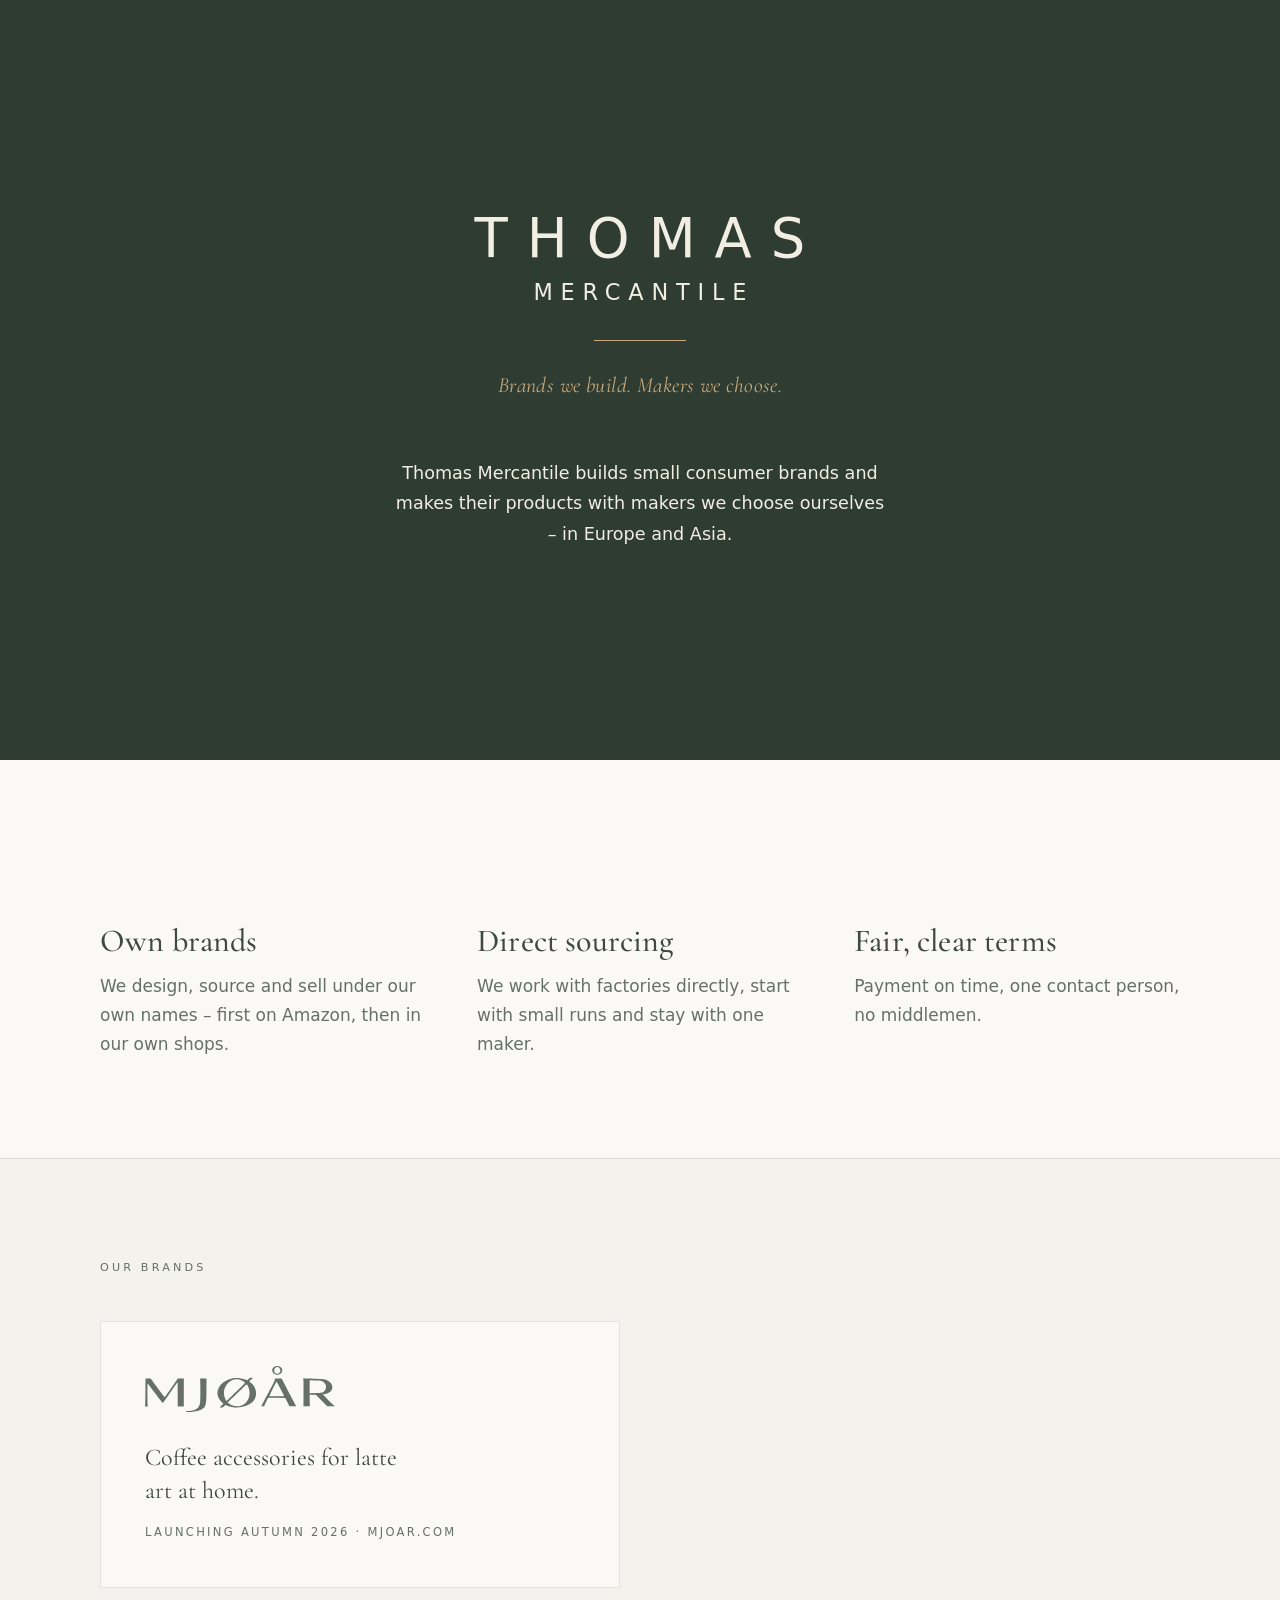
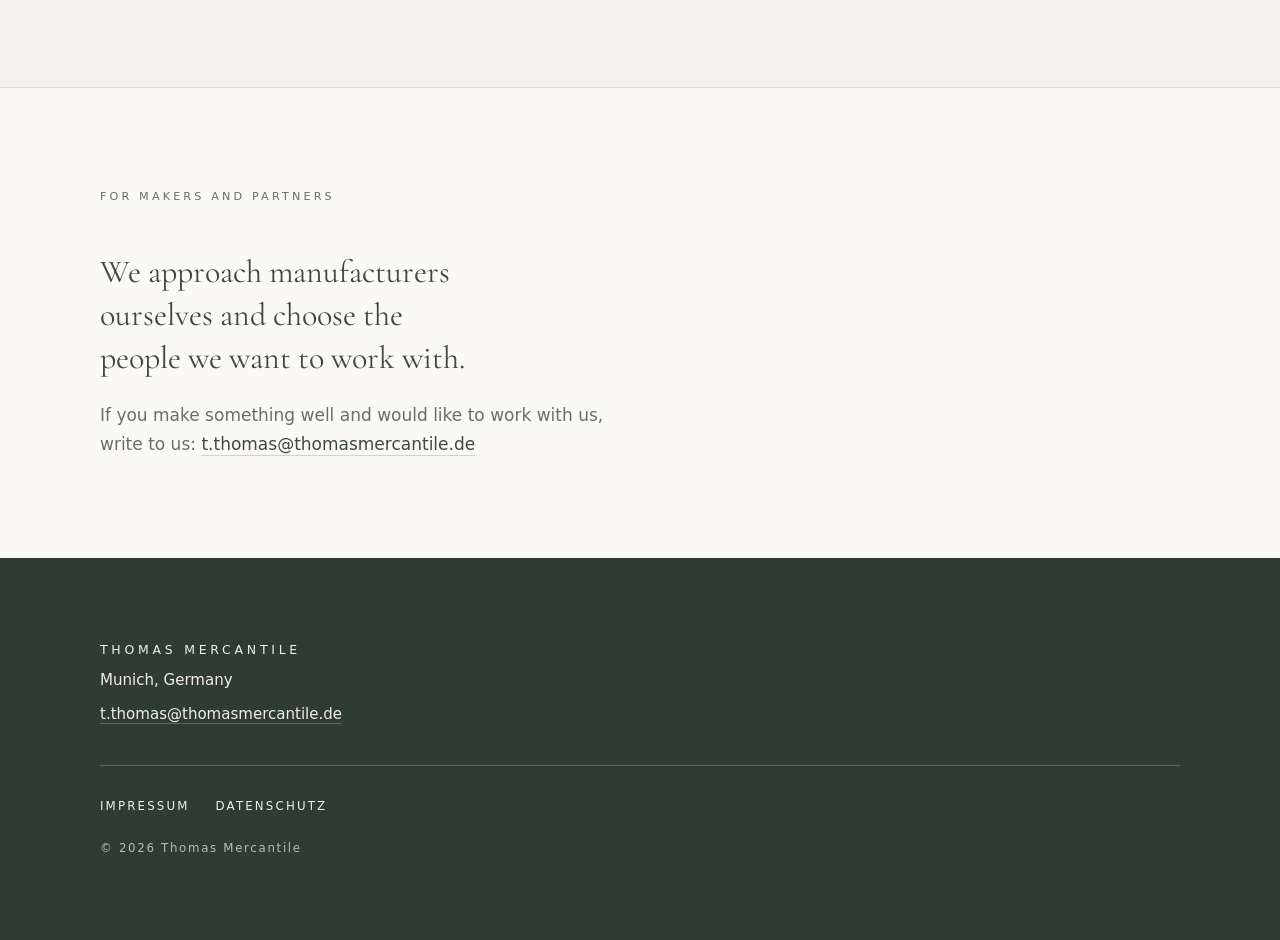
==== index.html @ 3a046b45 "Landingpage thomasmercantile.de (statisch, GitHub Pages) Ruhige Ein-Seiten-Website nach dem Muster v" ====
<!doctype html>
<html lang="en">
<head>
  <meta charset="utf-8" />
  <meta name="viewport" content="width=device-width, initial-scale=1" />
  <title>Thomas Mercantile</title>
  <meta name="description" content="Thomas Mercantile builds small consumer brands and makes their products with makers we choose ourselves – in Europe and Asia." />
  <link rel="canonical" href="https://thomasmercantile.de/" />
  <meta name="theme-color" content="#2E3C32" />
  <meta property="og:site_name" content="Thomas Mercantile" />
  <meta property="og:title" content="Thomas Mercantile" />
  <meta property="og:description" content="Thomas Mercantile builds small consumer brands and makes their products with makers we choose ourselves – in Europe and Asia." />
  <meta property="og:type" content="website" />
  <meta property="og:url" content="https://thomasmercantile.de/" />
  <meta property="og:locale" content="en_GB" />
  <meta property="og:image" content="https://thomasmercantile.de/og.png" />
  <meta property="og:image:width" content="1200" />
  <meta property="og:image:height" content="630" />
  <meta property="og:image:alt" content="Thomas Mercantile" />
  <meta name="twitter:card" content="summary_large_image" />
  <link rel="icon" href="/favicon.svg" type="image/svg+xml" />
  <link rel="icon" href="/favicon.ico" sizes="32x32" />
  <link rel="preconnect" href="https://fonts.googleapis.com" />
  <link rel="preconnect" href="https://fonts.gstatic.com" crossorigin />
  <link href="https://fonts.googleapis.com/css2?family=Cormorant+Garamond:ital,wght@0,400;0,500;1,400&display=swap" rel="stylesheet" />
  <link rel="stylesheet" href="/styles.css" />
  <script>document.documentElement.classList.add('js');</script>
</head>
<body>

  <main id="top">

    <!--
      Wordmark set in text as the standing fallback.
      When the logo file is available under /assets (PNG or SVG, light version for
      the green ground), replace the <span> block inside .wordmark with
      <img class="wordmark-img" src="/assets/thomas-mercantile-light.svg" alt="Thomas Mercantile" />
      and keep this text version in the file as the fallback.
      The claim below is the single place where it is set.
    -->
    <section class="hero">
      <div class="hero-inner">
        <h1 class="wordmark">
          <span class="wm-line-1">Thomas</span>
          <span class="wm-line-2">Mercantile</span>
        </h1>
        <span class="wm-rule" aria-hidden="true"></span>
        <!-- CLAIM — die einzige Stelle, an der der Claim steht. -->
        <p class="wm-claim">Brands we build. Makers we choose.</p>
        <p class="hero-line">Thomas Mercantile builds small consumer brands and makes their products with makers we choose ourselves – in Europe and Asia.</p>
      </div>
    </section>

    <section class="band band-paper" id="what-we-do">
      <div class="wrap">
        <p class="eyebrow" data-reveal>What we do</p>
        <div class="threes">
          <article data-reveal>
            <h2>Own brands</h2>
            <p>We design, source and sell under our own names – first on Amazon, then in our own shops.</p>
          </article>
          <article data-reveal>
            <h2>Direct sourcing</h2>
            <p>We work with factories directly, start with small runs and stay with one maker.</p>
          </article>
          <article data-reveal>
            <h2>Fair, clear terms</h2>
            <p>Payment on time, one contact person, no middlemen.</p>
          </article>
        </div>
      </div>
    </section>

    <section class="band band-bone" id="brands">
      <div class="wrap">
        <p class="eyebrow" data-reveal>Our brands</p>
        <div class="brand-grid">
          <article class="brand-card" data-reveal>
            <a class="brand-card-link" href="https://mjoar.com">
              <span class="brand-mark" aria-hidden="true">
                <svg viewBox="0 0 33.018 8" role="presentation" focusable="false"><g transform="translate(-75.787,-78.336) matrix(1.0000099,0,0,1.0000099,-11.113348,-1.8528659)"><path fill="currentColor" d="m 94.029062,88.090599 c 0,-0.0624 0.05193,-0.0781 0.260325,-0.0781 1.344435,0 2.021555,-0.4473 2.182945,-1.44203 0.067,-0.41246 0.0679,-4.00007 0.001,-4.12484 -0.0478,-0.0894 -0.0282,-0.0928 0.52761,-0.0928 h 0.57723 v 1.95767 c 0,2.73351 -0.0847,3.04296 -0.95328,3.4831 -0.60112,0.30462 -2.595974,0.53273 -2.595974,0.29686 z m 6.152648,-1.02657 0.32257,-0.32506 -0.351,-0.3584 c -2.080478,-2.12443 1.08451,-5.0375 4.17098,-3.83901 l 0.34515,0.13402 0.22974,-0.23323 c 0.22534,-0.2288 0.23526,-0.23321 0.51931,-0.23096 l 0.28958,0.002 -0.35972,0.33534 c -0.28429,0.265 -0.34463,0.3441 -0.28778,0.3771 1.00806,0.58515 1.42398,1.91185 0.93216,2.97339 -0.60754,1.31131 -3.00067,1.89765 -4.81515,1.17977 l -0.30975,-0.12253 -0.21949,0.21617 c -0.21054,0.20737 -0.23111,0.21619 -0.50433,0.21619 h -0.284848 z m 3.25499,0.064 c 1.41433,-0.29976 2.08334,-2.12811 1.29533,-3.53995 -0.16313,-0.29227 -0.0503,-0.3601 -1.11748,0.67144 -0.51173,0.49461 -1.25273,1.21001 -1.64666,1.58977 l -0.71624,0.69047 0.16579,0.1392 c 0.51391,0.43152 1.28893,0.60387 2.01926,0.44907 z m -0.47064,-2.68623 c 1.5646,-1.51994 1.49459,-1.37327 0.81648,-1.7106 -1.94145,-0.9658 -3.938268,1.34513 -2.86546,3.31622 l 0.1296,0.2382 0.26825,-0.25022 c 0.14754,-0.1376 0.89054,-0.85473 1.6511,-1.5936 z m -16.052639,2.71948 c 0.02259,-0.0462 0.04689,-1.14692 0.05398,-2.44612 l 0.01294,-2.36218 0.466756,10e-5 c 0.446076,8e-5 0.469944,0.006 0.5387,0.11946 0.112013,0.18591 2.323209,3.13892 2.350186,3.13861 0.0132,-1.3e-4 0.269873,-0.36097 0.570406,-0.80186 0.300533,-0.44088 0.80665,-1.17391 1.124707,-1.62898 l 0.578284,-0.82736 h 0.518711 0.51871 l -0.0023,2.44612 -0.0023,2.44611 H 93.11669 92.591152 l -0.01254,-2.13868 -0.01254,-2.13871 -0.24376,0.35208 c -0.134068,0.19363 -0.691231,0.99958 -1.23814,1.79096 -0.546909,0.79139 -1.022458,1.46759 -1.056774,1.50266 -0.05153,0.0527 -0.284302,-0.23252 -1.336995,-1.63812 -0.701031,-0.93604 -1.297956,-1.71634 -1.326502,-1.73397 -0.06351,-0.0392 -0.04855,3.78944 0.0153,3.91984 0.0367,0.075 0.01174,0.084 -0.232956,0.084 -0.244691,0 -0.269655,-0.009 -0.232955,-0.084 z m 20.211569,0 c 0.001,-0.0198 0.53808,-1.05039 1.19326,-2.29024 1.15556,-2.1868 1.1892,-2.2582 1.12385,-2.38614 -0.0673,-0.13188 -0.0673,-0.13188 0.57034,-0.13188 h 0.63771 l 0.27326,0.53958 c 0.15028,0.29678 0.52857,1.02522 0.84064,1.61877 0.31205,0.59354 0.75678,1.44068 0.98828,1.88253 l 0.4209,0.80339 -0.59102,-0.005 -0.59102,-0.005 -0.35972,-0.72764 -0.35972,-0.72762 -1.48734,-0.012 -1.48735,-0.012 -0.32326,0.64863 c -0.17779,0.35673 -0.32326,0.69157 -0.32326,0.74409 0,0.0838 -0.0325,0.0954 -0.26379,0.0954 -0.1451,0 -0.26288,-0.0161 -0.26176,-0.036 z m 3.94519,-1.72095 c 0.0167,-0.0167 -0.1064,-0.29183 -0.27344,-0.61154 -0.82967,-1.588 -0.99862,-1.90019 -1.02798,-1.89944 -0.0914,0.002 -1.29802,2.48734 -1.21783,2.50837 0.12987,0.0341 2.48538,0.0365 2.51925,0.002 z m 3.38,-0.56496 c 0.0103,-2.02423 0.005,-2.33123 -0.06,-2.39474 -0.04,-0.04 -0.0728,-0.0877 -0.0728,-0.10571 0,-0.0834 3.23018,0.0143 3.67144,0.1112 1.92428,0.42258 1.9706,2.36849 0.0617,2.59288 l -0.27174,0.032 0.91924,0.94502 c 0.54545,0.56072 0.99726,0.98408 1.1111,1.04106 0.19186,0.096 0.19186,0.096 -0.52759,0.0998 l -0.71944,0.005 -0.98857,-1.00881 -0.98858,-1.0088 h -0.53694 -0.53694 l 0.0146,1.00727 0.0146,1.00728 -0.55156,-4e-5 -0.55157,-4e-5 z m 3.27258,-0.0866 c 0.87487,-0.40039 0.85377,-1.53201 -0.0362,-1.9459 -0.26372,-0.12266 -0.31594,-0.12892 -1.22274,-0.14609 l -0.94727,-0.0179 v 1.11227 1.11227 l 1.0192,-0.0187 c 0.80257,-0.0149 1.05489,-0.0352 1.18709,-0.0958 z m -8.128,-3.12779 c -0.45669,-0.126 -0.70792,-0.59055 -0.53858,-0.99583 0.33456,-0.80072 1.7692,-0.5263 1.70092,0.32536 -0.0445,0.5544 -0.54236,0.84161 -1.16234,0.67047 z m 0.62901,-0.24352 c 0.26518,-0.17375 0.27661,-0.66882 0.0208,-0.89743 -0.47674,-0.42598 -1.12809,0.20089 -0.81556,0.78489 0.11854,0.2215 0.53791,0.28087 0.79483,0.11257 z" /></g></svg>
              </span>
              <span class="visually-hidden">MJØÅR</span>
              <span class="brand-text">Coffee accessories for latte art at home.</span>
              <span class="brand-meta">Launching autumn 2026 · mjoar.com</span>
            </a>
          </article>
        </div>
      </div>
    </section>

    <section class="band band-paper" id="makers">
      <div class="wrap">
        <p class="eyebrow" data-reveal>For makers and partners</p>
        <p class="lede" data-reveal>We approach manufacturers ourselves and choose the people we want to work with.</p>
        <p class="sub" data-reveal>If you make something well and would like to work with us, write to us: <a href="mailto:t.thomas@thomasmercantile.de">t.thomas@thomasmercantile.de</a></p>
      </div>
    </section>

  </main>

  <footer class="site-footer" id="contact">
    <div class="wrap">
      <p class="foot-name">Thomas Mercantile</p>
      <p class="foot-line">Munich, Germany</p>
      <p class="foot-line"><a href="mailto:t.thomas@thomasmercantile.de">t.thomas@thomasmercantile.de</a></p>
      <nav class="footnav" aria-label="Legal">
        <a href="/impressum.html">Impressum</a>
        <a href="/datenschutz.html">Datenschutz</a>
      </nav>
      <p class="copyline">© <span id="year">2026</span> Thomas Mercantile</p>
    </div>
  </footer>

  <script src="/script.js" defer></script>
</body>
</html>
---- styles.css ----
/* Thomas Mercantile — thomasmercantile.de
   Colours read off the Thomas Mercantile logo. When the logo file arrives,
   replace the values in :root with the exact ones from that file. */
:root{
  --green:#2E3C32;
  --cream:#F2EEE4;
  --paper:#FAF9F6;
  --bone:#F4F2EC;
  --tan:#C8A87A;
  --ink:#3F4842;
  --muted:#667068;
  --line:rgba(102,112,104,.16);
  --line-strong:rgba(102,112,104,.28);
  --line-cream:rgba(242,238,228,.24);
  --serif:'Cormorant Garamond',ui-serif,Georgia,Cambria,serif;
  --sans:system-ui,-apple-system,BlinkMacSystemFont,"Segoe UI",Roboto,sans-serif;
  --ease:cubic-bezier(.16,1,.3,1);
}

*{box-sizing:border-box}
html{-webkit-text-size-adjust:100%}
body{
  margin:0;
  background:var(--paper);
  color:var(--ink);
  font-family:var(--sans);
  font-size:17px;
  line-height:1.7;
  -webkit-font-smoothing:antialiased;
  text-rendering:optimizeLegibility;
}
p{margin:0}
a{color:inherit}
img,svg{display:block;max-width:100%}

:where(a,button):focus-visible{
  outline:2px solid var(--tan);
  outline-offset:3px;
  border-radius:2px;
}

.visually-hidden{
  position:absolute;width:1px;height:1px;padding:0;margin:-1px;
  overflow:hidden;clip:rect(0 0 0 0);white-space:nowrap;border:0;
}

.wrap{width:min(88%,1080px);margin:0 auto}

.eyebrow{
  font-size:.7rem;text-transform:uppercase;letter-spacing:.28em;
  color:var(--muted);margin-bottom:clamp(28px,4vw,44px);
}

/* ---------- Hero ---------- */
.hero{
  background:var(--green);
  color:var(--cream);
  min-height:min(88vh,760px);
  display:flex;align-items:center;justify-content:center;
  text-align:center;
  padding:clamp(80px,14vh,150px) 6vw;
}
.hero-inner{display:flex;flex-direction:column;align-items:center}

.wordmark{
  margin:0;
  font-family:var(--sans);
  font-weight:400;
  color:var(--cream);
  display:flex;flex-direction:column;align-items:center;gap:clamp(6px,1.2vw,12px);
}
.wordmark span{display:block;text-transform:uppercase}
.wm-line-1{
  font-size:clamp(1.55rem,7.4vw,3.4rem);
  letter-spacing:.35em;
  margin-right:-.35em;
  line-height:1.05;
}
.wm-line-2{
  font-size:clamp(.72rem,3.1vw,1.4rem);
  letter-spacing:.35em;
  margin-right:-.35em;
  line-height:1.2;
  color:var(--cream);
}
.wm-rule{
  display:block;
  width:clamp(52px,10vw,92px);
  height:1px;
  background:var(--tan);
  margin:clamp(22px,3.4vw,34px) auto clamp(18px,2.6vw,26px);
}
.wm-claim{
  font-family:var(--serif);
  font-style:italic;
  font-size:clamp(1rem,2.5vw,1.35rem);
  color:var(--tan);
  letter-spacing:.02em;
}
.hero-line{
  margin-top:clamp(38px,6vh,62px);
  max-width:44ch;
  font-size:clamp(.98rem,1.9vw,1.1rem);
  line-height:1.75;
  color:var(--cream);
}

/* ---------- Bands ---------- */
.band{padding-block:clamp(66px,11vh,130px)}
.band-paper{background:var(--paper)}
.band-bone{background:var(--bone);border-block:1px solid var(--line)}

h2{
  font-family:var(--serif);
  font-weight:500;
  font-size:clamp(1.5rem,3vw,2rem);
  line-height:1.2;
  color:var(--ink);
  margin:0 0 12px;
  letter-spacing:.005em;
}

.threes{
  display:grid;
  grid-template-columns:1fr;
  gap:clamp(34px,4.5vw,56px);
}
@media (min-width:760px){
  .threes{grid-template-columns:repeat(3,1fr);gap:clamp(30px,4vw,64px)}
}
.threes p{color:var(--muted);max-width:34ch}

/* ---------- Brands ---------- */
.brand-grid{
  display:grid;
  grid-template-columns:1fr;
  gap:clamp(22px,3vw,32px);
}
@media (min-width:760px){
  .brand-grid{grid-template-columns:repeat(2,minmax(0,1fr))}
}
.brand-card{
  background:var(--paper);
  border:1px solid var(--line);
  max-width:520px;
}
.brand-card-link{
  display:block;
  padding:clamp(30px,4vw,44px);
  text-decoration:none;
  transition:border-color .35s var(--ease),background .35s var(--ease);
}
.brand-card:hover{border-color:var(--line-strong)}
.brand-mark{display:block;color:#667068;width:min(190px,62%)}
.brand-mark svg{width:100%;height:auto}
.brand-text{
  display:block;
  margin-top:clamp(22px,3vw,30px);
  font-family:var(--serif);
  font-size:clamp(1.2rem,2.4vw,1.5rem);
  line-height:1.35;
  color:var(--ink);
  max-width:24ch;
}
.brand-meta{
  display:block;
  margin-top:16px;
  font-size:.72rem;
  text-transform:uppercase;
  letter-spacing:.2em;
  color:var(--muted);
}

/* ---------- Makers ---------- */
.lede{
  font-family:var(--serif);
  font-size:clamp(1.35rem,3vw,2rem);
  line-height:1.35;
  color:var(--ink);
  max-width:26ch;
}
.sub{
  margin-top:22px;
  color:var(--muted);
  max-width:50ch;
}
.sub a{
  color:var(--ink);
  text-decoration:none;
  border-bottom:1px solid var(--line-strong);
  padding-bottom:1px;
  transition:border-color .3s var(--ease);
}
.sub a:hover{border-color:var(--ink)}

/* ---------- Footer ---------- */
.site-footer{
  background:var(--green);
  color:var(--cream);
  padding-block:clamp(56px,9vh,96px);
  font-size:.94rem;
}
.foot-name{
  font-size:.78rem;text-transform:uppercase;letter-spacing:.3em;
  margin-right:-.3em;color:var(--cream);
}
.foot-line{margin-top:8px;color:var(--cream)}
.site-footer a{color:var(--cream);text-decoration:none;border-bottom:1px solid var(--line-cream)}
.site-footer a:hover{border-bottom-color:var(--cream)}
.footnav{
  display:flex;flex-wrap:wrap;gap:26px;
  margin-top:clamp(26px,4vw,38px);
  padding-top:clamp(22px,3vw,30px);
  border-top:1px solid var(--line-cream);
  font-size:.74rem;text-transform:uppercase;letter-spacing:.18em;
}
.footnav a{border-bottom:none}
.footnav a:hover{border-bottom:1px solid var(--cream)}
.copyline{
  margin-top:22px;
  font-size:.74rem;letter-spacing:.14em;
  color:rgba(242,238,228,.72);
}

/* ---------- Legal pages ---------- */
.legal-top{
  background:var(--green);
  color:var(--cream);
  padding-block:clamp(34px,6vh,54px);
}
.legal-top .wordmark{align-items:flex-start}
.legal-top .wm-line-1{font-size:clamp(1.15rem,4vw,1.5rem)}
.legal-top .wm-line-2{font-size:clamp(.6rem,2vw,.78rem)}
.legal-top a{text-decoration:none;display:inline-block}
.legal-shell{padding-block:clamp(54px,9vh,104px)}
.legal-shell h1{
  font-family:var(--serif);font-weight:500;
  font-size:clamp(1.9rem,4vw,2.6rem);
  color:var(--ink);margin:0 0 clamp(30px,4vw,46px);
}
.legal-block{margin-top:clamp(28px,4vw,40px)}
.legal-block h2{font-size:clamp(1.15rem,2.2vw,1.35rem);margin-bottom:10px}
.legal-block p{color:var(--muted);margin-top:12px;max-width:70ch}
.legal-block p:first-of-type{margin-top:0}
.legal-block a{color:var(--ink)}

/* ---------- Reveal ---------- */
.js [data-reveal]{
  opacity:0;
  transform:translateY(12px);
  transition:opacity .8s var(--ease),transform .8s var(--ease);
}
.js [data-reveal].in{opacity:1;transform:none}

@media (prefers-reduced-motion:reduce){
  *,*::before,*::after{
    animation-duration:.001ms !important;
    animation-iteration-count:1 !important;
    transition-duration:.001ms !important;
  }
  .js [data-reveal]{opacity:1;transform:none}
}
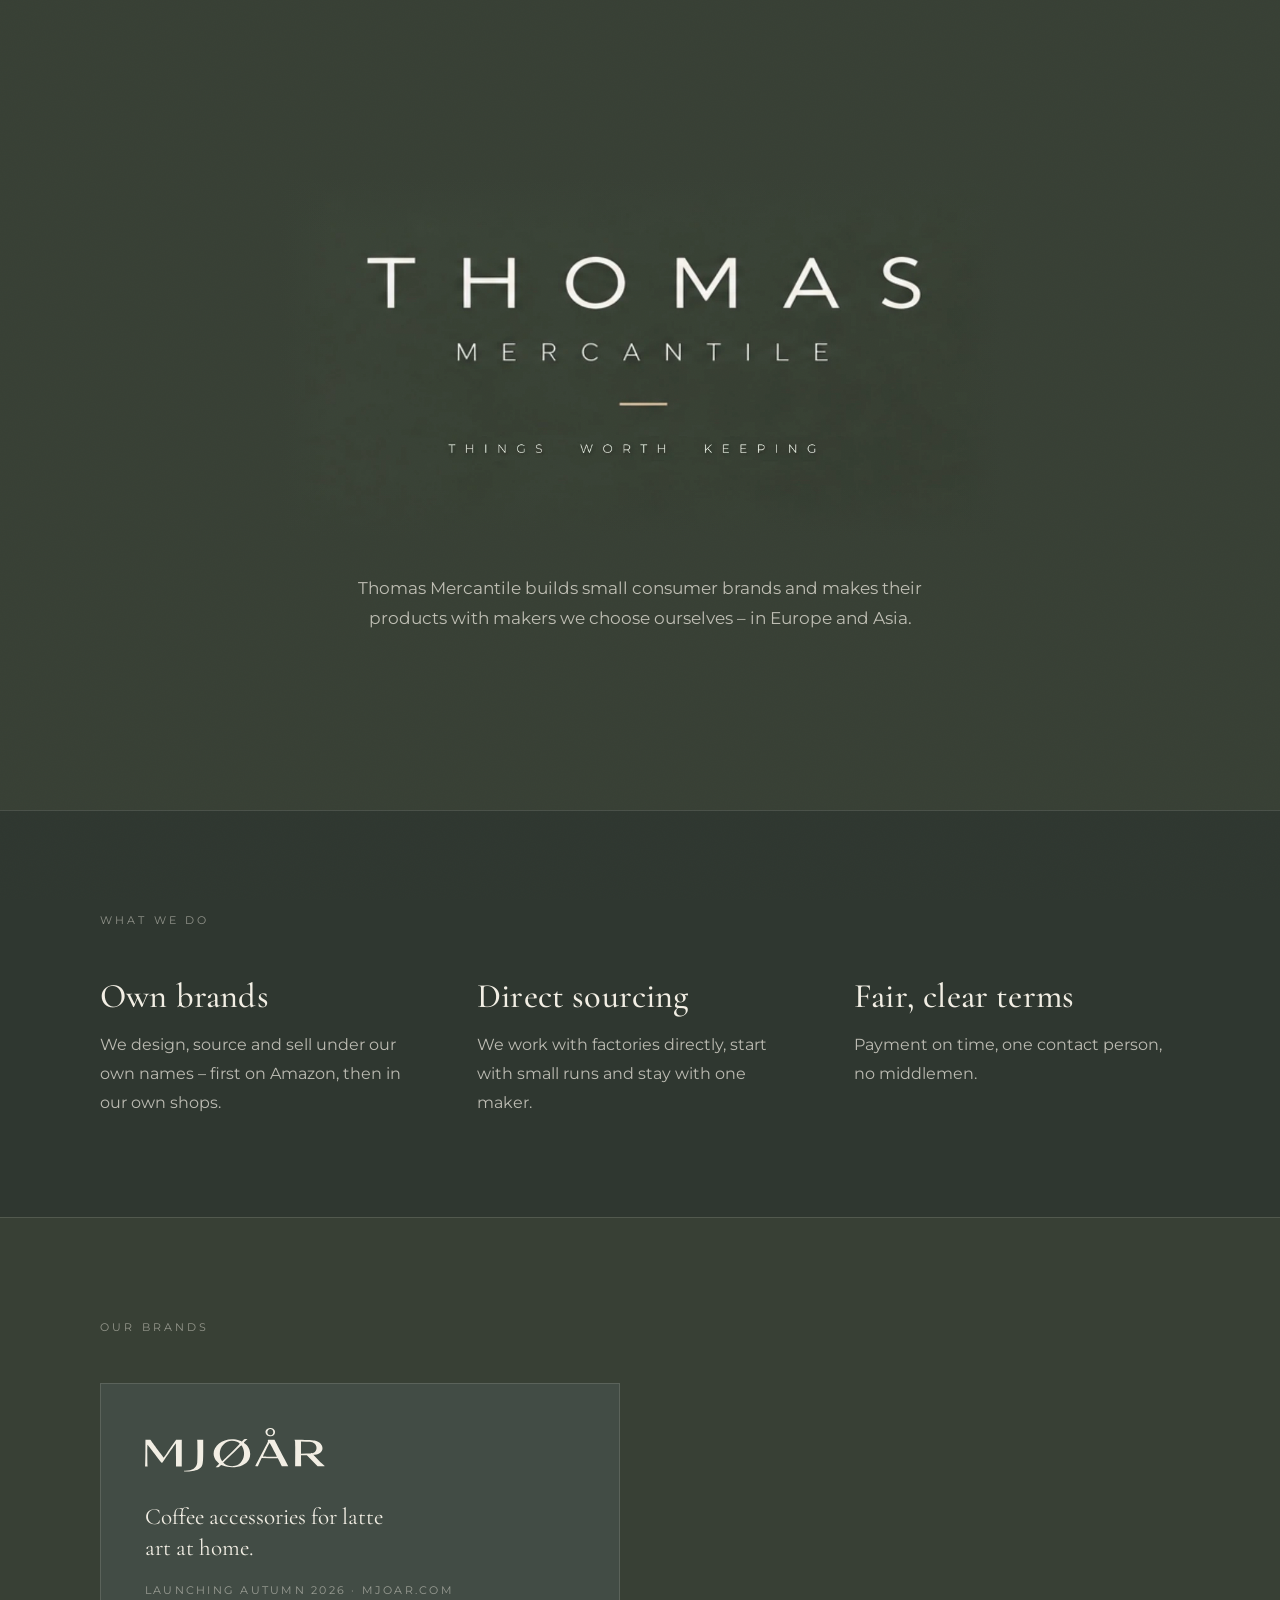
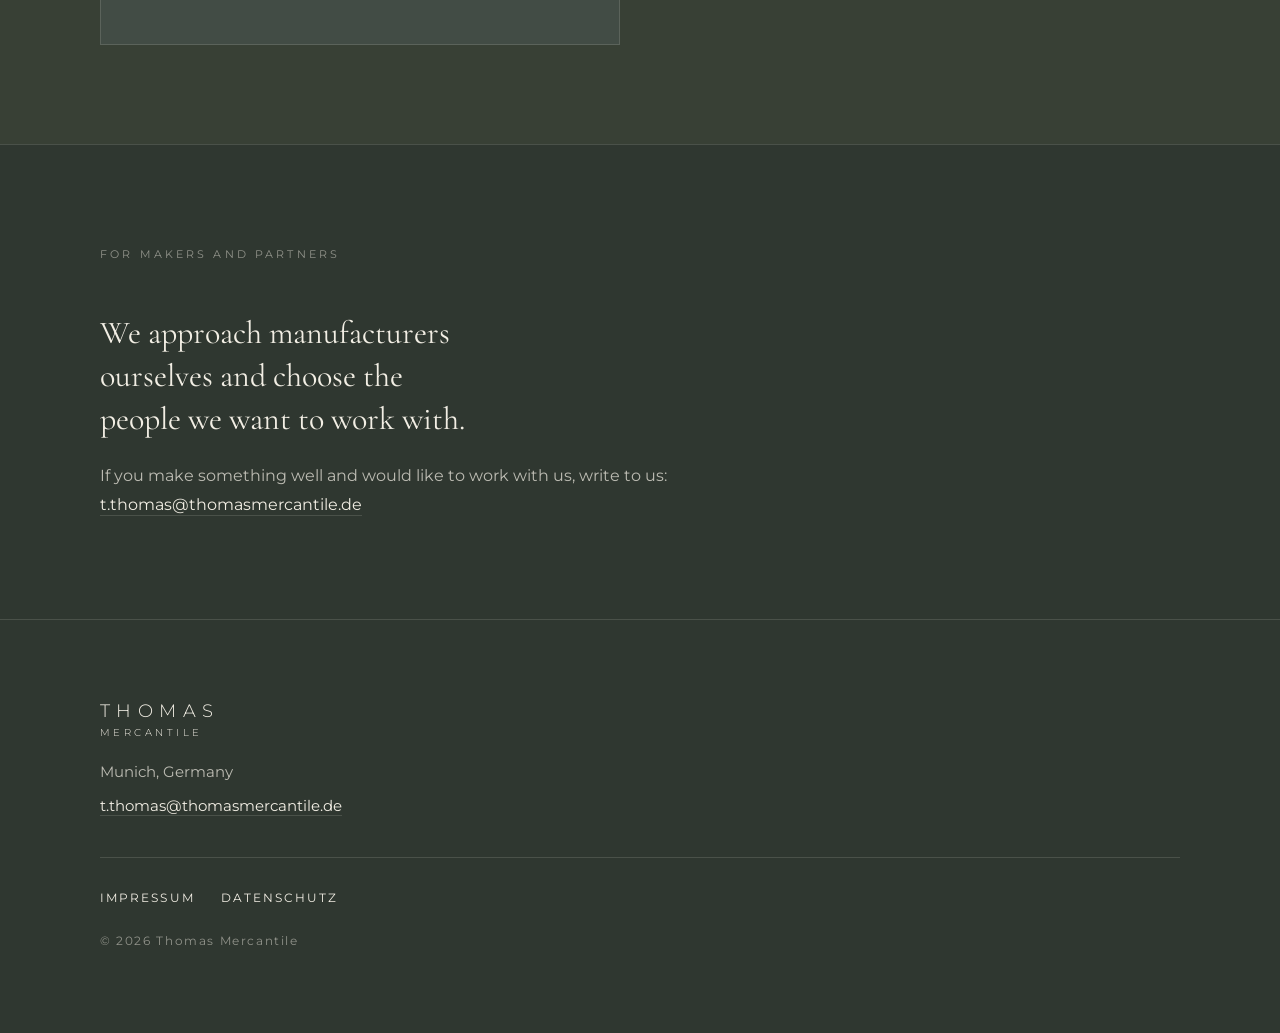
==== commit 09b40d11: "Runde 2: durchgehend Dunkelgruen, Logodatei im Hero, Schriften lokal Umbau nach dem Befund von Fable" ====
--- a/index.html
+++ b/index.html
@@ -4,11 +4,11 @@
   <meta charset="utf-8" />
   <meta name="viewport" content="width=device-width, initial-scale=1" />
   <title>Thomas Mercantile</title>
-  <meta name="description" content="Thomas Mercantile builds small consumer brands and makes their products with makers we choose ourselves – in Europe and Asia." />
+  <meta name="description" content="Thomas Mercantile builds small consumer brands and makes their products with makers we choose ourselves – in Europe and Asia. Things worth keeping." />
   <link rel="canonical" href="https://thomasmercantile.de/" />
-  <meta name="theme-color" content="#2E3C32" />
+  <meta name="theme-color" content="#384035" />
   <meta property="og:site_name" content="Thomas Mercantile" />
-  <meta property="og:title" content="Thomas Mercantile" />
+  <meta property="og:title" content="Thomas Mercantile — Things worth keeping." />
   <meta property="og:description" content="Thomas Mercantile builds small consumer brands and makes their products with makers we choose ourselves – in Europe and Asia." />
   <meta property="og:type" content="website" />
   <meta property="og:url" content="https://thomasmercantile.de/" />
@@ -16,13 +16,12 @@
   <meta property="og:image" content="https://thomasmercantile.de/og.png" />
   <meta property="og:image:width" content="1200" />
   <meta property="og:image:height" content="630" />
-  <meta property="og:image:alt" content="Thomas Mercantile" />
+  <meta property="og:image:alt" content="Thomas Mercantile — Things worth keeping." />
   <meta name="twitter:card" content="summary_large_image" />
   <link rel="icon" href="/favicon.svg" type="image/svg+xml" />
   <link rel="icon" href="/favicon.ico" sizes="32x32" />
-  <link rel="preconnect" href="https://fonts.googleapis.com" />
-  <link rel="preconnect" href="https://fonts.gstatic.com" crossorigin />
-  <link href="https://fonts.googleapis.com/css2?family=Cormorant+Garamond:ital,wght@0,400;0,500;1,400&display=swap" rel="stylesheet" />
+  <link rel="preload" href="/assets/fonts/montserrat-latin.woff2" as="font" type="font/woff2" crossorigin />
+  <link rel="preload" href="/assets/fonts/cormorant-garamond-latin.woff2" as="font" type="font/woff2" crossorigin />
   <link rel="stylesheet" href="/styles.css" />
   <script>document.documentElement.classList.add('js');</script>
 </head>
@@ -31,27 +30,28 @@
   <main id="top">
 
     <!--
-      Wordmark set in text as the standing fallback.
-      When the logo file is available under /assets (PNG or SVG, light version for
-      the green ground), replace the <span> block inside .wordmark with
-      <img class="wordmark-img" src="/assets/thomas-mercantile-light.svg" alt="Thomas Mercantile" />
-      and keep this text version in the file as the fallback.
-      The claim below is the single place where it is set.
+      Der Hero traegt die Logodatei (Wortmarke, Linie und Claim in einem Bild):
+      Ausschnitt aus ThomasMercantile_Logo_ThingsWorthKeeping.png, unveraendert,
+      als WebP mit JPEG-Fallback. Der Claim steht im Bild und im Alt-Text.
+      Aendert sich der Claim, muessen Logodatei, Alt-Text, Description und
+      og.png zusammen geaendert werden.
+      Die Wortmarke als Text steht im Footer und auf den Rechtsseiten
+      (.wordmark) und bleibt damit als Fassung fuer Flaechen ohne Bild erhalten.
     -->
     <section class="hero">
       <div class="hero-inner">
-        <h1 class="wordmark">
-          <span class="wm-line-1">Thomas</span>
-          <span class="wm-line-2">Mercantile</span>
+        <h1 class="hero-logo">
+          <picture>
+            <source srcset="/assets/thomas-mercantile-logo.webp" type="image/webp" />
+            <img src="/assets/thomas-mercantile-logo.jpg" width="1140" height="570"
+                 alt="Thomas Mercantile — Things worth keeping." fetchpriority="high" />
+          </picture>
         </h1>
-        <span class="wm-rule" aria-hidden="true"></span>
-        <!-- CLAIM — die einzige Stelle, an der der Claim steht. -->
-        <p class="wm-claim">Brands we build. Makers we choose.</p>
         <p class="hero-line">Thomas Mercantile builds small consumer brands and makes their products with makers we choose ourselves – in Europe and Asia.</p>
       </div>
     </section>
 
-    <section class="band band-paper" id="what-we-do">
+    <section class="band band-deep" id="what-we-do">
       <div class="wrap">
         <p class="eyebrow" data-reveal>What we do</p>
         <div class="threes">
@@ -71,7 +71,7 @@
       </div>
     </section>
 
-    <section class="band band-bone" id="brands">
+    <section class="band band-base" id="brands">
       <div class="wrap">
         <p class="eyebrow" data-reveal>Our brands</p>
         <div class="brand-grid">
@@ -89,7 +89,7 @@
       </div>
     </section>
 
-    <section class="band band-paper" id="makers">
+    <section class="band band-deep" id="makers">
       <div class="wrap">
         <p class="eyebrow" data-reveal>For makers and partners</p>
         <p class="lede" data-reveal>We approach manufacturers ourselves and choose the people we want to work with.</p>
@@ -101,7 +101,10 @@
 
   <footer class="site-footer" id="contact">
     <div class="wrap">
-      <p class="foot-name">Thomas Mercantile</p>
+      <p class="wordmark">
+        <span class="wm-line-1">Thomas</span>
+        <span class="wm-line-2">Mercantile</span>
+      </p>
       <p class="foot-line">Munich, Germany</p>
       <p class="foot-line"><a href="mailto:t.thomas@thomasmercantile.de">t.thomas@thomasmercantile.de</a></p>
       <nav class="footnav" aria-label="Legal">
--- a/styles.css
+++ b/styles.css
@@ -1,37 +1,106 @@
 /* Thomas Mercantile — thomasmercantile.de
-   Colours read off the Thomas Mercantile logo. When the logo file arrives,
-   replace the values in :root with the exact ones from that file. */
+   Eine Farbwelt: durchgehend Dunkelgrün, kein Hell-Dunkel-Wechsel.
+   --green ist der aus der Logodatei gemessene Hintergrund, damit der
+   Bildausschnitt im Hero nahtlos auf der Fläche liegt. */
 :root{
-  --green:#2E3C32;
+  --green:#384035;
+  --green-rgb:56,64,53;
+  --green-deep:#2F3730;
+  --green-lift:#424C45;
   --cream:#F2EEE4;
-  --paper:#FAF9F6;
-  --bone:#F4F2EC;
+  --cream-70:rgba(242,238,228,.72);
+  --cream-50:rgba(242,238,228,.5);
   --tan:#C8A87A;
-  --ink:#3F4842;
-  --muted:#667068;
-  --line:rgba(102,112,104,.16);
-  --line-strong:rgba(102,112,104,.28);
-  --line-cream:rgba(242,238,228,.24);
+  --line:rgba(242,238,228,.14);
   --serif:'Cormorant Garamond',ui-serif,Georgia,Cambria,serif;
-  --sans:system-ui,-apple-system,BlinkMacSystemFont,"Segoe UI",Roboto,sans-serif;
+  --sans:'Montserrat',system-ui,-apple-system,BlinkMacSystemFont,"Segoe UI",Roboto,sans-serif;
   --ease:cubic-bezier(.16,1,.3,1);
 }
 
+/* ---------- Schriften, lokal eingebunden ---------- */
+@font-face{
+  font-family:'Cormorant Garamond';font-style:normal;font-weight:400;font-display:swap;
+  src:url('/assets/fonts/cormorant-garamond-latin.woff2') format('woff2');
+  unicode-range:U+0000-00FF,U+0131,U+0152-0153,U+02BB-02BC,U+02C6,U+02DA,U+02DC,U+0304,U+0308,U+0329,U+2000-206F,U+20AC,U+2122,U+2191,U+2193,U+2212,U+2215,U+FEFF,U+FFFD;
+}
+@font-face{
+  font-family:'Cormorant Garamond';font-style:normal;font-weight:400;font-display:swap;
+  src:url('/assets/fonts/cormorant-garamond-latin-ext.woff2') format('woff2');
+  unicode-range:U+0100-02BA,U+02BD-02C5,U+02C7-02CC,U+02CE-02D7,U+02DD-02FF,U+0304,U+0308,U+0329,U+1D00-1DBF,U+1E00-1E9F,U+1EF2-1EFF,U+2020,U+20A0-20AB,U+20AD-20C0,U+2113,U+2C60-2C7F,U+A720-A7FF;
+}
+@font-face{
+  font-family:'Cormorant Garamond';font-style:normal;font-weight:500;font-display:swap;
+  src:url('/assets/fonts/cormorant-garamond-latin.woff2') format('woff2');
+  unicode-range:U+0000-00FF,U+0131,U+0152-0153,U+02BB-02BC,U+02C6,U+02DA,U+02DC,U+0304,U+0308,U+0329,U+2000-206F,U+20AC,U+2122,U+2191,U+2193,U+2212,U+2215,U+FEFF,U+FFFD;
+}
+@font-face{
+  font-family:'Cormorant Garamond';font-style:normal;font-weight:500;font-display:swap;
+  src:url('/assets/fonts/cormorant-garamond-latin-ext.woff2') format('woff2');
+  unicode-range:U+0100-02BA,U+02BD-02C5,U+02C7-02CC,U+02CE-02D7,U+02DD-02FF,U+0304,U+0308,U+0329,U+1D00-1DBF,U+1E00-1E9F,U+1EF2-1EFF,U+2020,U+20A0-20AB,U+20AD-20C0,U+2113,U+2C60-2C7F,U+A720-A7FF;
+}
+@font-face{
+  font-family:'Cormorant Garamond';font-style:italic;font-weight:400;font-display:swap;
+  src:url('/assets/fonts/cormorant-garamond-italic-latin.woff2') format('woff2');
+  unicode-range:U+0000-00FF,U+0131,U+0152-0153,U+02BB-02BC,U+02C6,U+02DA,U+02DC,U+0304,U+0308,U+0329,U+2000-206F,U+20AC,U+2122,U+2191,U+2193,U+2212,U+2215,U+FEFF,U+FFFD;
+}
+@font-face{
+  font-family:'Cormorant Garamond';font-style:italic;font-weight:400;font-display:swap;
+  src:url('/assets/fonts/cormorant-garamond-italic-latin-ext.woff2') format('woff2');
+  unicode-range:U+0100-02BA,U+02BD-02C5,U+02C7-02CC,U+02CE-02D7,U+02DD-02FF,U+0304,U+0308,U+0329,U+1D00-1DBF,U+1E00-1E9F,U+1EF2-1EFF,U+2020,U+20A0-20AB,U+20AD-20C0,U+2113,U+2C60-2C7F,U+A720-A7FF;
+}
+@font-face{
+  font-family:'Montserrat';font-style:normal;font-weight:300;font-display:swap;
+  src:url('/assets/fonts/montserrat-latin.woff2') format('woff2');
+  unicode-range:U+0000-00FF,U+0131,U+0152-0153,U+02BB-02BC,U+02C6,U+02DA,U+02DC,U+0304,U+0308,U+0329,U+2000-206F,U+20AC,U+2122,U+2191,U+2193,U+2212,U+2215,U+FEFF,U+FFFD;
+}
+@font-face{
+  font-family:'Montserrat';font-style:normal;font-weight:300;font-display:swap;
+  src:url('/assets/fonts/montserrat-latin-ext.woff2') format('woff2');
+  unicode-range:U+0100-02BA,U+02BD-02C5,U+02C7-02CC,U+02CE-02D7,U+02DD-02FF,U+0304,U+0308,U+0329,U+1D00-1DBF,U+1E00-1E9F,U+1EF2-1EFF,U+2020,U+20A0-20AB,U+20AD-20C0,U+2113,U+2C60-2C7F,U+A720-A7FF;
+}
+@font-face{
+  font-family:'Montserrat';font-style:normal;font-weight:400;font-display:swap;
+  src:url('/assets/fonts/montserrat-latin.woff2') format('woff2');
+  unicode-range:U+0000-00FF,U+0131,U+0152-0153,U+02BB-02BC,U+02C6,U+02DA,U+02DC,U+0304,U+0308,U+0329,U+2000-206F,U+20AC,U+2122,U+2191,U+2193,U+2212,U+2215,U+FEFF,U+FFFD;
+}
+@font-face{
+  font-family:'Montserrat';font-style:normal;font-weight:400;font-display:swap;
+  src:url('/assets/fonts/montserrat-latin-ext.woff2') format('woff2');
+  unicode-range:U+0100-02BA,U+02BD-02C5,U+02C7-02CC,U+02CE-02D7,U+02DD-02FF,U+0304,U+0308,U+0329,U+1D00-1DBF,U+1E00-1E9F,U+1EF2-1EFF,U+2020,U+20A0-20AB,U+20AD-20C0,U+2113,U+2C60-2C7F,U+A720-A7FF;
+}
+
+/* ---------- Grundlage ---------- */
 *{box-sizing:border-box}
-html{-webkit-text-size-adjust:100%}
+html{-webkit-text-size-adjust:100%;background:var(--green)}
 body{
   margin:0;
-  background:var(--paper);
-  color:var(--ink);
+  background:var(--green);
+  color:var(--cream-70);
   font-family:var(--sans);
-  font-size:17px;
-  line-height:1.7;
+  font-weight:400;
+  font-size:16px;
+  line-height:1.8;
   -webkit-font-smoothing:antialiased;
   text-rendering:optimizeLegibility;
 }
 p{margin:0}
 a{color:inherit}
 img,svg{display:block;max-width:100%}
+
+/* Feines, statisches Korn über der ganzen Seite, damit die Bildtextur des
+   Logos und die CSS-Flächen als eine Oberfläche wirken. */
+body::after{
+  content:"";
+  position:fixed;
+  inset:0;
+  z-index:9999;
+  pointer-events:none;
+  opacity:.035;
+  mix-blend-mode:soft-light;
+  background-image:url("data:image/svg+xml,%3Csvg xmlns=%27http://www.w3.org/2000/svg%27 width=%27220%27 height=%27220%27%3E%3Cfilter id=%27n%27%3E%3CfeTurbulence type=%27fractalNoise%27 baseFrequency=%27.82%27 numOctaves=%273%27 stitchTiles=%27stitch%27/%3E%3C/filter%3E%3Crect width=%27220%27 height=%27220%27 filter=%27url(%23n)%27/%3E%3C/svg%3E");
+  background-repeat:repeat;
+  background-size:220px 220px;
+}
 
 :where(a,button):focus-visible{
   outline:2px solid var(--tan);
@@ -47,78 +116,87 @@
 .wrap{width:min(88%,1080px);margin:0 auto}
 
 .eyebrow{
-  font-size:.7rem;text-transform:uppercase;letter-spacing:.28em;
-  color:var(--muted);margin-bottom:clamp(28px,4vw,44px);
-}
+  font-family:var(--sans);
+  font-weight:400;
+  font-size:.7rem;
+  text-transform:uppercase;
+  letter-spacing:.28em;
+  color:var(--cream-50);
+  margin-bottom:clamp(28px,4vw,46px);
+}
+
+h2{
+  font-family:var(--serif);
+  font-weight:500;
+  font-size:clamp(1.6rem,3vw,2.15rem);
+  line-height:1.2;
+  color:var(--cream);
+  margin:0 0 14px;
+  letter-spacing:.005em;
+}
+
+/* ---------- Wortmarke als Text (Footer, Rechtsseiten, Fallback) ---------- */
+.wordmark{
+  margin:0;
+  font-family:var(--sans);
+  font-weight:300;
+  color:var(--cream);
+  display:flex;flex-direction:column;gap:7px;
+  line-height:1.05;
+}
+.wordmark span{display:block;text-transform:uppercase}
+.wm-line-1{font-size:1.15rem;letter-spacing:.35em;margin-right:-.35em}
+.wm-line-2{font-size:.62rem;letter-spacing:.35em;margin-right:-.35em}
 
 /* ---------- Hero ---------- */
 .hero{
   background:var(--green);
-  color:var(--cream);
-  min-height:min(88vh,760px);
+  min-height:min(90vh,820px);
   display:flex;align-items:center;justify-content:center;
   text-align:center;
-  padding:clamp(80px,14vh,150px) 6vw;
-}
-.hero-inner{display:flex;flex-direction:column;align-items:center}
-
-.wordmark{
+  padding:clamp(70px,12vh,130px) 5vw;
+}
+.hero-inner{display:flex;flex-direction:column;align-items:center;width:100%}
+
+.hero-logo{
   margin:0;
-  font-family:var(--sans);
-  font-weight:400;
-  color:var(--cream);
-  display:flex;flex-direction:column;align-items:center;gap:clamp(6px,1.2vw,12px);
-}
-.wordmark span{display:block;text-transform:uppercase}
-.wm-line-1{
-  font-size:clamp(1.55rem,7.4vw,3.4rem);
-  letter-spacing:.35em;
-  margin-right:-.35em;
-  line-height:1.05;
-}
-.wm-line-2{
-  font-size:clamp(.72rem,3.1vw,1.4rem);
-  letter-spacing:.35em;
-  margin-right:-.35em;
-  line-height:1.2;
-  color:var(--cream);
-}
-.wm-rule{
-  display:block;
-  width:clamp(52px,10vw,92px);
-  height:1px;
-  background:var(--tan);
-  margin:clamp(22px,3.4vw,34px) auto clamp(18px,2.6vw,26px);
-}
-.wm-claim{
-  font-family:var(--serif);
-  font-style:italic;
-  font-size:clamp(1rem,2.5vw,1.35rem);
-  color:var(--tan);
-  letter-spacing:.02em;
-}
+  position:relative;
+  width:min(100%,720px);
+  line-height:0;
+}
+.hero-logo img{width:100%;height:auto}
+/* Die Ränder des Bildausschnitts laufen in die Fläche aus, damit keine Kante
+   sichtbar wird. Die Bilddatei selbst bleibt unverändert. */
+.hero-logo::before,
+.hero-logo::after{
+  content:"";position:absolute;inset:0;pointer-events:none;
+}
+.hero-logo::before{
+  background:
+    linear-gradient(to bottom, var(--green) 0, rgba(var(--green-rgb),0) 15%),
+    linear-gradient(to top, var(--green) 0, rgba(var(--green-rgb),0) 15%);
+}
+.hero-logo::after{
+  background:
+    linear-gradient(to right, var(--green) 0, rgba(var(--green-rgb),0) 7%),
+    linear-gradient(to left, var(--green) 0, rgba(var(--green-rgb),0) 7%);
+}
+
 .hero-line{
-  margin-top:clamp(38px,6vh,62px);
-  max-width:44ch;
-  font-size:clamp(.98rem,1.9vw,1.1rem);
-  line-height:1.75;
-  color:var(--cream);
-}
-
-/* ---------- Bands ---------- */
-.band{padding-block:clamp(66px,11vh,130px)}
-.band-paper{background:var(--paper)}
-.band-bone{background:var(--bone);border-block:1px solid var(--line)}
-
-h2{
-  font-family:var(--serif);
-  font-weight:500;
-  font-size:clamp(1.5rem,3vw,2rem);
-  line-height:1.2;
-  color:var(--ink);
-  margin:0 0 12px;
-  letter-spacing:.005em;
-}
+  margin-top:clamp(26px,4vh,44px);
+  max-width:52ch;
+  font-size:clamp(.95rem,1.7vw,1.05rem);
+  line-height:1.8;
+  color:var(--cream-70);
+}
+
+/* ---------- Sektionen ---------- */
+.band{
+  padding-block:clamp(66px,11vh,124px);
+  border-top:1px solid var(--line);
+}
+.band-base{background:var(--green)}
+.band-deep{background:var(--green-deep)}
 
 .threes{
   display:grid;
@@ -126,11 +204,11 @@
   gap:clamp(34px,4.5vw,56px);
 }
 @media (min-width:760px){
-  .threes{grid-template-columns:repeat(3,1fr);gap:clamp(30px,4vw,64px)}
-}
-.threes p{color:var(--muted);max-width:34ch}
-
-/* ---------- Brands ---------- */
+  .threes{grid-template-columns:repeat(3,1fr);gap:clamp(30px,4vw,60px)}
+}
+.threes p{color:var(--cream-70);max-width:32ch}
+
+/* ---------- Markenkarte ---------- */
 .brand-grid{
   display:grid;
   grid-template-columns:1fr;
@@ -140,111 +218,110 @@
   .brand-grid{grid-template-columns:repeat(2,minmax(0,1fr))}
 }
 .brand-card{
-  background:var(--paper);
+  background:var(--green-lift);
   border:1px solid var(--line);
   max-width:520px;
-}
+  transition:border-color .35s var(--ease);
+}
+.brand-card:hover{border-color:rgba(200,168,122,.5)}
 .brand-card-link{
   display:block;
   padding:clamp(30px,4vw,44px);
   text-decoration:none;
-  transition:border-color .35s var(--ease),background .35s var(--ease);
-}
-.brand-card:hover{border-color:var(--line-strong)}
-.brand-mark{display:block;color:#667068;width:min(190px,62%)}
+}
+.brand-mark{display:block;color:var(--cream);width:min(180px,60%)}
 .brand-mark svg{width:100%;height:auto}
 .brand-text{
   display:block;
   margin-top:clamp(22px,3vw,30px);
   font-family:var(--serif);
-  font-size:clamp(1.2rem,2.4vw,1.5rem);
+  font-size:clamp(1.2rem,2.4vw,1.45rem);
   line-height:1.35;
-  color:var(--ink);
+  color:var(--cream);
   max-width:24ch;
 }
 .brand-meta{
   display:block;
   margin-top:16px;
-  font-size:.72rem;
+  font-size:.7rem;
   text-transform:uppercase;
   letter-spacing:.2em;
-  color:var(--muted);
-}
-
-/* ---------- Makers ---------- */
+  color:var(--cream-50);
+}
+
+/* ---------- Hersteller und Partner ---------- */
 .lede{
   font-family:var(--serif);
-  font-size:clamp(1.35rem,3vw,2rem);
+  font-size:clamp(1.4rem,3vw,2rem);
   line-height:1.35;
-  color:var(--ink);
+  color:var(--cream);
   max-width:26ch;
 }
 .sub{
   margin-top:22px;
-  color:var(--muted);
-  max-width:50ch;
+  color:var(--cream-70);
+  max-width:56ch;
 }
 .sub a{
-  color:var(--ink);
+  color:var(--cream);
   text-decoration:none;
-  border-bottom:1px solid var(--line-strong);
+  border-bottom:1px solid var(--line);
   padding-bottom:1px;
   transition:border-color .3s var(--ease);
 }
-.sub a:hover{border-color:var(--ink)}
+.sub a:hover{border-bottom-color:var(--tan)}
 
 /* ---------- Footer ---------- */
 .site-footer{
-  background:var(--green);
-  color:var(--cream);
+  background:var(--green-deep);
+  border-top:1px solid var(--line);
   padding-block:clamp(56px,9vh,96px);
-  font-size:.94rem;
-}
-.foot-name{
-  font-size:.78rem;text-transform:uppercase;letter-spacing:.3em;
-  margin-right:-.3em;color:var(--cream);
-}
-.foot-line{margin-top:8px;color:var(--cream)}
-.site-footer a{color:var(--cream);text-decoration:none;border-bottom:1px solid var(--line-cream)}
-.site-footer a:hover{border-bottom-color:var(--cream)}
+  font-size:.92rem;
+  color:var(--cream-70);
+}
+.site-footer .wordmark{margin-bottom:22px}
+.foot-line{margin-top:7px;color:var(--cream-70)}
+.site-footer a{color:var(--cream);text-decoration:none;border-bottom:1px solid var(--line)}
+.site-footer a:hover{border-bottom-color:var(--tan)}
 .footnav{
   display:flex;flex-wrap:wrap;gap:26px;
   margin-top:clamp(26px,4vw,38px);
   padding-top:clamp(22px,3vw,30px);
-  border-top:1px solid var(--line-cream);
-  font-size:.74rem;text-transform:uppercase;letter-spacing:.18em;
+  border-top:1px solid var(--line);
+  font-size:.72rem;text-transform:uppercase;letter-spacing:.18em;
 }
 .footnav a{border-bottom:none}
-.footnav a:hover{border-bottom:1px solid var(--cream)}
+.footnav a:hover{border-bottom:1px solid var(--tan)}
 .copyline{
   margin-top:22px;
-  font-size:.74rem;letter-spacing:.14em;
-  color:rgba(242,238,228,.72);
-}
-
-/* ---------- Legal pages ---------- */
+  font-size:.72rem;letter-spacing:.14em;
+  color:var(--cream-50);
+}
+
+/* ---------- Rechtsseiten ---------- */
 .legal-top{
+  background:var(--green-deep);
+  padding-block:clamp(30px,5vh,46px);
+}
+.legal-top a{text-decoration:none;display:inline-block}
+.legal-shell{
   background:var(--green);
-  color:var(--cream);
-  padding-block:clamp(34px,6vh,54px);
-}
-.legal-top .wordmark{align-items:flex-start}
-.legal-top .wm-line-1{font-size:clamp(1.15rem,4vw,1.5rem)}
-.legal-top .wm-line-2{font-size:clamp(.6rem,2vw,.78rem)}
-.legal-top a{text-decoration:none;display:inline-block}
-.legal-shell{padding-block:clamp(54px,9vh,104px)}
+  border-top:1px solid var(--line);
+  padding-block:clamp(54px,9vh,100px);
+}
 .legal-shell h1{
   font-family:var(--serif);font-weight:500;
   font-size:clamp(1.9rem,4vw,2.6rem);
-  color:var(--ink);margin:0 0 clamp(30px,4vw,46px);
-}
-.legal-block{margin-top:clamp(28px,4vw,40px)}
-.legal-block h2{font-size:clamp(1.15rem,2.2vw,1.35rem);margin-bottom:10px}
-.legal-block p{color:var(--muted);margin-top:12px;max-width:70ch}
+  color:var(--cream);margin:0 0 clamp(30px,4vw,46px);
+}
+.legal-block{margin-top:clamp(28px,4vw,40px);max-width:64ch}
+.legal-block h2{font-size:clamp(1.15rem,2.2vw,1.4rem);margin-bottom:12px}
+.legal-block p{color:var(--cream-70);margin-top:12px}
 .legal-block p:first-of-type{margin-top:0}
-.legal-block a{color:var(--ink)}
-
-/* ---------- Reveal ---------- */
+.legal-block a{color:var(--cream);border-bottom:1px solid var(--line);text-decoration:none}
+.legal-block a:hover{border-bottom-color:var(--tan)}
+
+/* ---------- Einblenden ---------- */
 .js [data-reveal]{
   opacity:0;
   transform:translateY(12px);
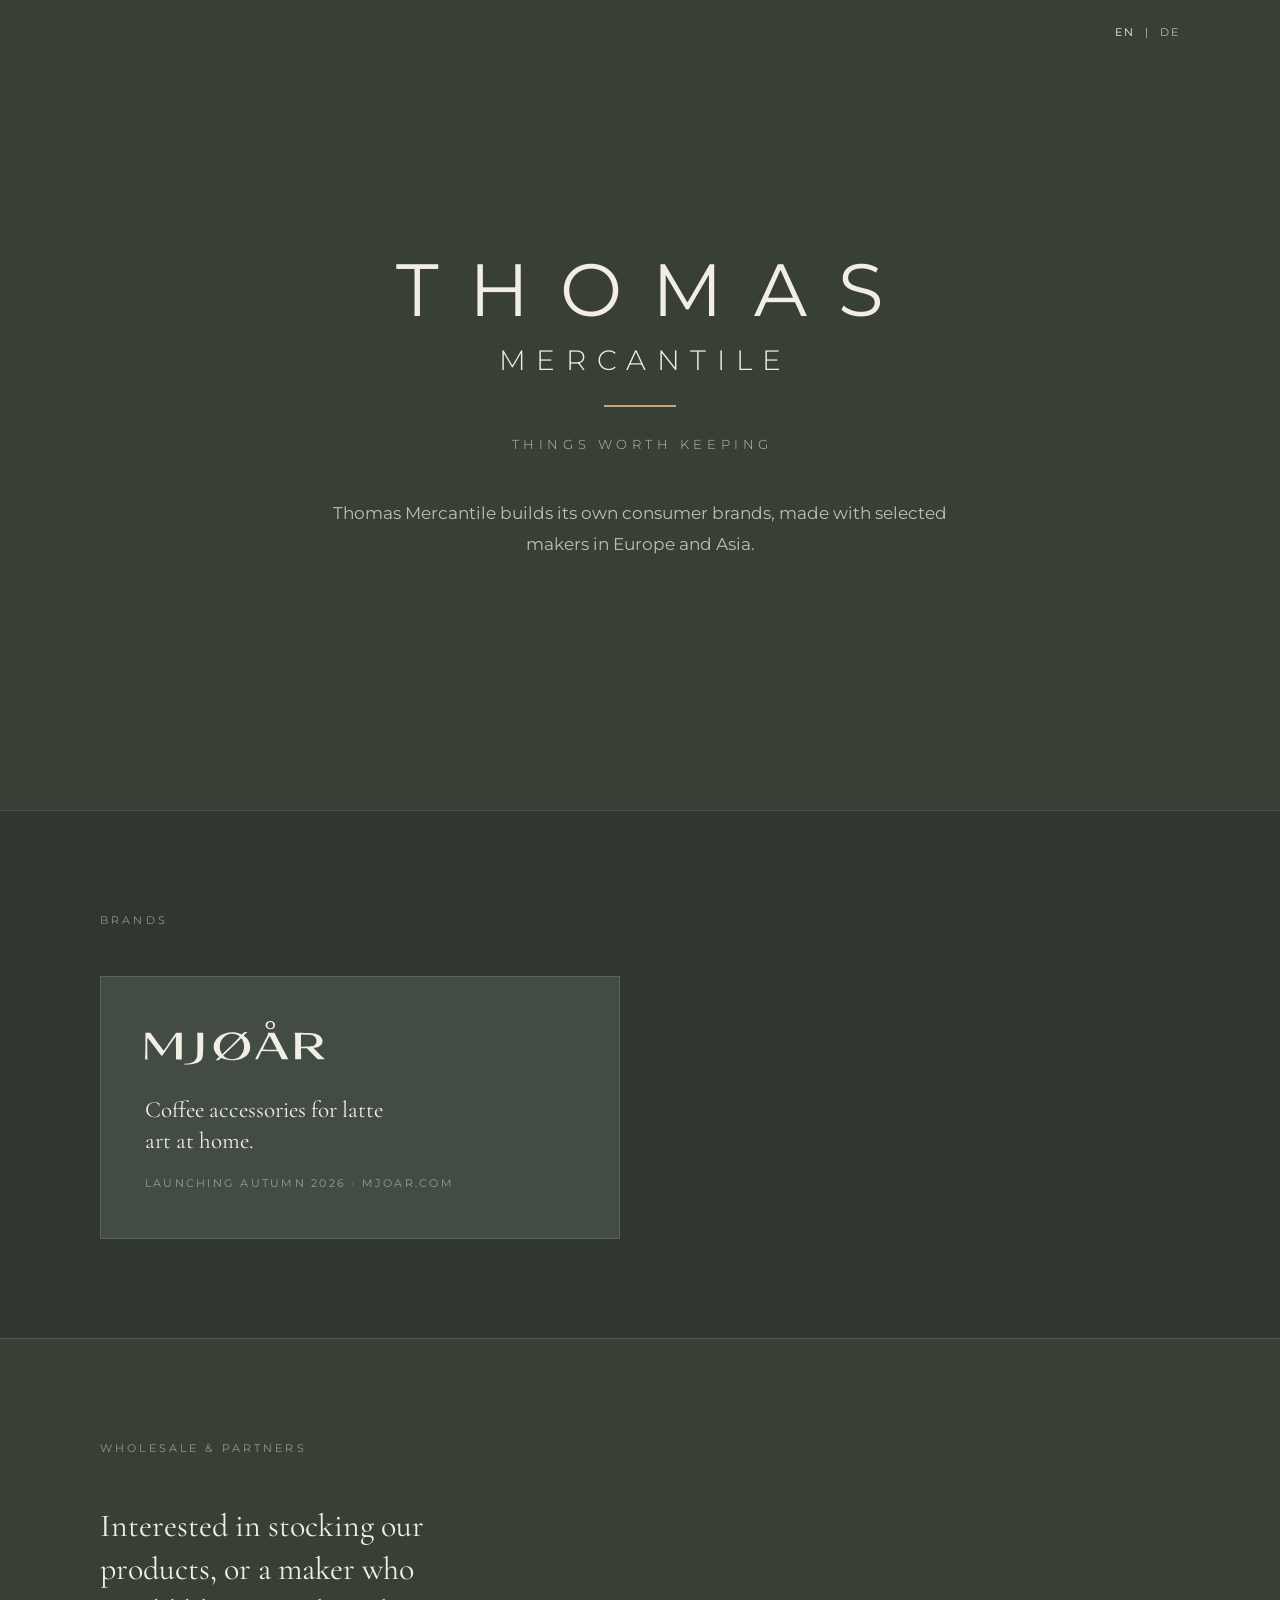
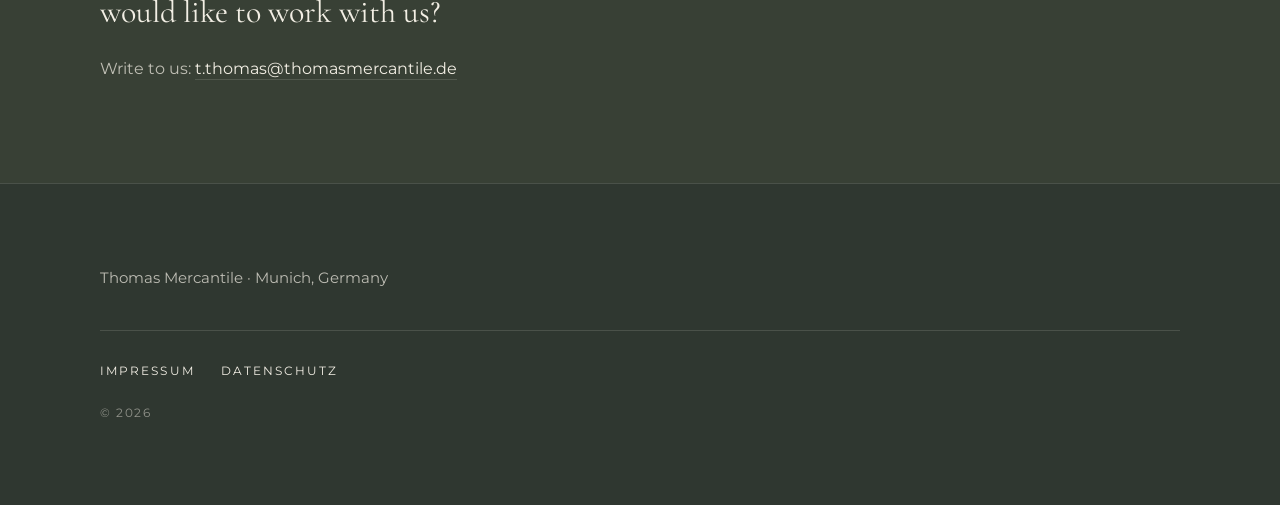
==== commit 69a672ee: "Runde 3: Wortmarke als Text, Texte gekuerzt, zweisprachig EN/DE Umbau nach Runde 3 und dem Nachtrag " ====
--- a/index.html
+++ b/index.html
@@ -4,12 +4,12 @@
   <meta charset="utf-8" />
   <meta name="viewport" content="width=device-width, initial-scale=1" />
   <title>Thomas Mercantile</title>
-  <meta name="description" content="Thomas Mercantile builds small consumer brands and makes their products with makers we choose ourselves – in Europe and Asia. Things worth keeping." />
+  <meta name="description" content="Thomas Mercantile builds its own consumer brands, made with selected makers in Europe and Asia. Things worth keeping." />
   <link rel="canonical" href="https://thomasmercantile.de/" />
   <meta name="theme-color" content="#384035" />
   <meta property="og:site_name" content="Thomas Mercantile" />
   <meta property="og:title" content="Thomas Mercantile — Things worth keeping." />
-  <meta property="og:description" content="Thomas Mercantile builds small consumer brands and makes their products with makers we choose ourselves – in Europe and Asia." />
+  <meta property="og:description" content="Thomas Mercantile builds its own consumer brands, made with selected makers in Europe and Asia." />
   <meta property="og:type" content="website" />
   <meta property="og:url" content="https://thomasmercantile.de/" />
   <meta property="og:locale" content="en_GB" />
@@ -27,53 +27,40 @@
 </head>
 <body>
 
+  <header class="topbar">
+    <div class="wrap">
+      <div class="langtoggle" role="group" aria-label="Language">
+        <button type="button" data-lang="en">EN</button>
+        <span aria-hidden="true">|</span>
+        <button type="button" data-lang="de">DE</button>
+      </div>
+    </div>
+  </header>
+
   <main id="top">
 
     <!--
-      Der Hero traegt die Logodatei (Wortmarke, Linie und Claim in einem Bild):
-      Ausschnitt aus ThomasMercantile_Logo_ThingsWorthKeeping.png, unveraendert,
-      als WebP mit JPEG-Fallback. Der Claim steht im Bild und im Alt-Text.
-      Aendert sich der Claim, muessen Logodatei, Alt-Text, Description und
-      og.png zusammen geaendert werden.
-      Die Wortmarke als Text steht im Footer und auf den Rechtsseiten
-      (.wordmark) und bleibt damit als Fassung fuer Flaechen ohne Bild erhalten.
+      Die Wortmarke ist als Text gesetzt (lokale Montserrat), kein Bild.
+      Die Logodatei dient nur noch als Quelle fuer die Farben in :root.
+      Der Claim steht hier und sonst nirgends im Markup; aendert er sich,
+      muessen zusaetzlich description/og:* im <head>, og.png und favicon
+      angepasst werden.
     -->
     <section class="hero">
       <div class="hero-inner">
-        <h1 class="hero-logo">
-          <picture>
-            <source srcset="/assets/thomas-mercantile-logo.webp" type="image/webp" />
-            <img src="/assets/thomas-mercantile-logo.jpg" width="1140" height="570"
-                 alt="Thomas Mercantile — Things worth keeping." fetchpriority="high" />
-          </picture>
+        <h1 class="wordmark">
+          <span class="wm-line-1">Thomas</span>
+          <span class="wm-line-2">Mercantile</span>
         </h1>
-        <p class="hero-line">Thomas Mercantile builds small consumer brands and makes their products with makers we choose ourselves – in Europe and Asia.</p>
+        <span class="wm-rule" aria-hidden="true"></span>
+        <p class="wm-claim">Things worth keeping</p>
+        <p class="hero-line" data-en="Thomas Mercantile builds its own consumer brands, made with selected makers in Europe and Asia." data-de="Thomas Mercantile baut eigene Marken für den Alltag, gefertigt mit ausgewählten Herstellern in Europa und Asien.">Thomas Mercantile builds its own consumer brands, made with selected makers in Europe and Asia.</p>
       </div>
     </section>
 
-    <section class="band band-deep" id="what-we-do">
+    <section class="band band-deep" id="brands">
       <div class="wrap">
-        <p class="eyebrow" data-reveal>What we do</p>
-        <div class="threes">
-          <article data-reveal>
-            <h2>Own brands</h2>
-            <p>We design, source and sell under our own names – first on Amazon, then in our own shops.</p>
-          </article>
-          <article data-reveal>
-            <h2>Direct sourcing</h2>
-            <p>We work with factories directly, start with small runs and stay with one maker.</p>
-          </article>
-          <article data-reveal>
-            <h2>Fair, clear terms</h2>
-            <p>Payment on time, one contact person, no middlemen.</p>
-          </article>
-        </div>
-      </div>
-    </section>
-
-    <section class="band band-base" id="brands">
-      <div class="wrap">
-        <p class="eyebrow" data-reveal>Our brands</p>
+        <p class="eyebrow" data-reveal>Brands</p>
         <div class="brand-grid">
           <article class="brand-card" data-reveal>
             <a class="brand-card-link" href="https://mjoar.com">
@@ -81,37 +68,32 @@
                 <svg viewBox="0 0 33.018 8" role="presentation" focusable="false"><g transform="translate(-75.787,-78.336) matrix(1.0000099,0,0,1.0000099,-11.113348,-1.8528659)"><path fill="currentColor" d="m 94.029062,88.090599 c 0,-0.0624 0.05193,-0.0781 0.260325,-0.0781 1.344435,0 2.021555,-0.4473 2.182945,-1.44203 0.067,-0.41246 0.0679,-4.00007 0.001,-4.12484 -0.0478,-0.0894 -0.0282,-0.0928 0.52761,-0.0928 h 0.57723 v 1.95767 c 0,2.73351 -0.0847,3.04296 -0.95328,3.4831 -0.60112,0.30462 -2.595974,0.53273 -2.595974,0.29686 z m 6.152648,-1.02657 0.32257,-0.32506 -0.351,-0.3584 c -2.080478,-2.12443 1.08451,-5.0375 4.17098,-3.83901 l 0.34515,0.13402 0.22974,-0.23323 c 0.22534,-0.2288 0.23526,-0.23321 0.51931,-0.23096 l 0.28958,0.002 -0.35972,0.33534 c -0.28429,0.265 -0.34463,0.3441 -0.28778,0.3771 1.00806,0.58515 1.42398,1.91185 0.93216,2.97339 -0.60754,1.31131 -3.00067,1.89765 -4.81515,1.17977 l -0.30975,-0.12253 -0.21949,0.21617 c -0.21054,0.20737 -0.23111,0.21619 -0.50433,0.21619 h -0.284848 z m 3.25499,0.064 c 1.41433,-0.29976 2.08334,-2.12811 1.29533,-3.53995 -0.16313,-0.29227 -0.0503,-0.3601 -1.11748,0.67144 -0.51173,0.49461 -1.25273,1.21001 -1.64666,1.58977 l -0.71624,0.69047 0.16579,0.1392 c 0.51391,0.43152 1.28893,0.60387 2.01926,0.44907 z m -0.47064,-2.68623 c 1.5646,-1.51994 1.49459,-1.37327 0.81648,-1.7106 -1.94145,-0.9658 -3.938268,1.34513 -2.86546,3.31622 l 0.1296,0.2382 0.26825,-0.25022 c 0.14754,-0.1376 0.89054,-0.85473 1.6511,-1.5936 z m -16.052639,2.71948 c 0.02259,-0.0462 0.04689,-1.14692 0.05398,-2.44612 l 0.01294,-2.36218 0.466756,10e-5 c 0.446076,8e-5 0.469944,0.006 0.5387,0.11946 0.112013,0.18591 2.323209,3.13892 2.350186,3.13861 0.0132,-1.3e-4 0.269873,-0.36097 0.570406,-0.80186 0.300533,-0.44088 0.80665,-1.17391 1.124707,-1.62898 l 0.578284,-0.82736 h 0.518711 0.51871 l -0.0023,2.44612 -0.0023,2.44611 H 93.11669 92.591152 l -0.01254,-2.13868 -0.01254,-2.13871 -0.24376,0.35208 c -0.134068,0.19363 -0.691231,0.99958 -1.23814,1.79096 -0.546909,0.79139 -1.022458,1.46759 -1.056774,1.50266 -0.05153,0.0527 -0.284302,-0.23252 -1.336995,-1.63812 -0.701031,-0.93604 -1.297956,-1.71634 -1.326502,-1.73397 -0.06351,-0.0392 -0.04855,3.78944 0.0153,3.91984 0.0367,0.075 0.01174,0.084 -0.232956,0.084 -0.244691,0 -0.269655,-0.009 -0.232955,-0.084 z m 20.211569,0 c 0.001,-0.0198 0.53808,-1.05039 1.19326,-2.29024 1.15556,-2.1868 1.1892,-2.2582 1.12385,-2.38614 -0.0673,-0.13188 -0.0673,-0.13188 0.57034,-0.13188 h 0.63771 l 0.27326,0.53958 c 0.15028,0.29678 0.52857,1.02522 0.84064,1.61877 0.31205,0.59354 0.75678,1.44068 0.98828,1.88253 l 0.4209,0.80339 -0.59102,-0.005 -0.59102,-0.005 -0.35972,-0.72764 -0.35972,-0.72762 -1.48734,-0.012 -1.48735,-0.012 -0.32326,0.64863 c -0.17779,0.35673 -0.32326,0.69157 -0.32326,0.74409 0,0.0838 -0.0325,0.0954 -0.26379,0.0954 -0.1451,0 -0.26288,-0.0161 -0.26176,-0.036 z m 3.94519,-1.72095 c 0.0167,-0.0167 -0.1064,-0.29183 -0.27344,-0.61154 -0.82967,-1.588 -0.99862,-1.90019 -1.02798,-1.89944 -0.0914,0.002 -1.29802,2.48734 -1.21783,2.50837 0.12987,0.0341 2.48538,0.0365 2.51925,0.002 z m 3.38,-0.56496 c 0.0103,-2.02423 0.005,-2.33123 -0.06,-2.39474 -0.04,-0.04 -0.0728,-0.0877 -0.0728,-0.10571 0,-0.0834 3.23018,0.0143 3.67144,0.1112 1.92428,0.42258 1.9706,2.36849 0.0617,2.59288 l -0.27174,0.032 0.91924,0.94502 c 0.54545,0.56072 0.99726,0.98408 1.1111,1.04106 0.19186,0.096 0.19186,0.096 -0.52759,0.0998 l -0.71944,0.005 -0.98857,-1.00881 -0.98858,-1.0088 h -0.53694 -0.53694 l 0.0146,1.00727 0.0146,1.00728 -0.55156,-4e-5 -0.55157,-4e-5 z m 3.27258,-0.0866 c 0.87487,-0.40039 0.85377,-1.53201 -0.0362,-1.9459 -0.26372,-0.12266 -0.31594,-0.12892 -1.22274,-0.14609 l -0.94727,-0.0179 v 1.11227 1.11227 l 1.0192,-0.0187 c 0.80257,-0.0149 1.05489,-0.0352 1.18709,-0.0958 z m -8.128,-3.12779 c -0.45669,-0.126 -0.70792,-0.59055 -0.53858,-0.99583 0.33456,-0.80072 1.7692,-0.5263 1.70092,0.32536 -0.0445,0.5544 -0.54236,0.84161 -1.16234,0.67047 z m 0.62901,-0.24352 c 0.26518,-0.17375 0.27661,-0.66882 0.0208,-0.89743 -0.47674,-0.42598 -1.12809,0.20089 -0.81556,0.78489 0.11854,0.2215 0.53791,0.28087 0.79483,0.11257 z" /></g></svg>
               </span>
               <span class="visually-hidden">MJØÅR</span>
-              <span class="brand-text">Coffee accessories for latte art at home.</span>
-              <span class="brand-meta">Launching autumn 2026 · mjoar.com</span>
+              <span class="brand-text" data-en="Coffee accessories for latte art at home." data-de="Kaffeezubehör für Latte Art zu Hause.">Coffee accessories for latte art at home.</span>
+              <span class="brand-meta" data-en="Launching autumn 2026 · mjoar.com" data-de="Start Herbst 2026 · mjoar.com">Launching autumn 2026 · mjoar.com</span>
             </a>
           </article>
         </div>
       </div>
     </section>
 
-    <section class="band band-deep" id="makers">
+    <section class="band band-base" id="wholesale">
       <div class="wrap">
-        <p class="eyebrow" data-reveal>For makers and partners</p>
-        <p class="lede" data-reveal>We approach manufacturers ourselves and choose the people we want to work with.</p>
-        <p class="sub" data-reveal>If you make something well and would like to work with us, write to us: <a href="mailto:t.thomas@thomasmercantile.de">t.thomas@thomasmercantile.de</a></p>
+        <p class="eyebrow" data-reveal data-en="Wholesale &amp; partners" data-de="Handel &amp; Partner">Wholesale &amp; partners</p>
+        <p class="lede" data-reveal data-en="Interested in stocking our products, or a maker who would like to work with us?" data-de="Sie möchten unsere Produkte führen, oder Sie fertigen etwas gut und möchten mit uns arbeiten?">Interested in stocking our products, or a maker who would like to work with us?</p>
+        <p class="sub" data-reveal><span data-en="Write to us:" data-de="Schreiben Sie uns:">Write to us:</span> <a href="mailto:t.thomas@thomasmercantile.de?subject=Wholesale%20inquiry%20%E2%80%93%20Thomas%20Mercantile" data-href-en="mailto:t.thomas@thomasmercantile.de?subject=Wholesale%20inquiry%20%E2%80%93%20Thomas%20Mercantile" data-href-de="mailto:t.thomas@thomasmercantile.de?subject=Anfrage%20Handel%20%E2%80%93%20Thomas%20Mercantile">t.thomas@thomasmercantile.de</a></p>
       </div>
     </section>
 
   </main>
 
-  <footer class="site-footer" id="contact">
+  <footer class="site-footer">
     <div class="wrap">
-      <p class="wordmark">
-        <span class="wm-line-1">Thomas</span>
-        <span class="wm-line-2">Mercantile</span>
-      </p>
-      <p class="foot-line">Munich, Germany</p>
-      <p class="foot-line"><a href="mailto:t.thomas@thomasmercantile.de">t.thomas@thomasmercantile.de</a></p>
+      <p class="foot-line" data-en="Thomas Mercantile · Munich, Germany" data-de="Thomas Mercantile · München">Thomas Mercantile · Munich, Germany</p>
       <nav class="footnav" aria-label="Legal">
         <a href="/impressum.html">Impressum</a>
         <a href="/datenschutz.html">Datenschutz</a>
       </nav>
-      <p class="copyline">© <span id="year">2026</span> Thomas Mercantile</p>
+      <p class="copyline">© <span id="year">2026</span></p>
     </div>
   </footer>
 
--- a/styles.css
+++ b/styles.css
@@ -1,7 +1,7 @@
 /* Thomas Mercantile — thomasmercantile.de
-   Eine Farbwelt: durchgehend Dunkelgrün, kein Hell-Dunkel-Wechsel.
-   --green ist der aus der Logodatei gemessene Hintergrund, damit der
-   Bildausschnitt im Hero nahtlos auf der Fläche liegt. */
+   Eine Farbwelt: durchgehend Dunkelgrün, kein Hell-Dunkel-Wechsel, flache
+   Flächen ohne Korn. --green ist der aus der Logodatei gemessene Grund; die
+   Wortmarke ist als Text gesetzt, es liegt kein Logobild mehr auf der Seite. */
 :root{
   --green:#384035;
   --green-rgb:56,64,53;
@@ -87,21 +87,6 @@
 a{color:inherit}
 img,svg{display:block;max-width:100%}
 
-/* Feines, statisches Korn über der ganzen Seite, damit die Bildtextur des
-   Logos und die CSS-Flächen als eine Oberfläche wirken. */
-body::after{
-  content:"";
-  position:fixed;
-  inset:0;
-  z-index:9999;
-  pointer-events:none;
-  opacity:.035;
-  mix-blend-mode:soft-light;
-  background-image:url("data:image/svg+xml,%3Csvg xmlns=%27http://www.w3.org/2000/svg%27 width=%27220%27 height=%27220%27%3E%3Cfilter id=%27n%27%3E%3CfeTurbulence type=%27fractalNoise%27 baseFrequency=%27.82%27 numOctaves=%273%27 stitchTiles=%27stitch%27/%3E%3C/filter%3E%3Crect width=%27220%27 height=%27220%27 filter=%27url(%23n)%27/%3E%3C/svg%3E");
-  background-repeat:repeat;
-  background-size:220px 220px;
-}
-
 :where(a,button):focus-visible{
   outline:2px solid var(--tan);
   outline-offset:3px;
@@ -147,6 +132,32 @@
 .wordmark span{display:block;text-transform:uppercase}
 .wm-line-1{font-size:1.15rem;letter-spacing:.35em;margin-right:-.35em}
 .wm-line-2{font-size:.62rem;letter-spacing:.35em;margin-right:-.35em}
+
+/* ---------- Sprachumschalter ---------- */
+.topbar{
+  position:absolute;
+  top:0;left:0;right:0;
+  padding-top:22px;
+  z-index:5;
+}
+.topbar .wrap{display:flex;justify-content:flex-end}
+.langtoggle{
+  display:flex;align-items:center;gap:10px;
+  font-family:var(--sans);
+  font-size:.7rem;
+  letter-spacing:.18em;
+  color:var(--cream-70);
+}
+.langtoggle button{
+  background:none;border:none;padding:0;margin:0;
+  font:inherit;letter-spacing:inherit;
+  color:var(--cream-70);
+  text-transform:uppercase;
+  cursor:pointer;
+  transition:color .3s var(--ease);
+}
+.langtoggle button:hover{color:var(--cream)}
+.langtoggle button[aria-pressed="true"]{color:var(--cream)}
 
 /* ---------- Hero ---------- */
 .hero{
@@ -158,33 +169,47 @@
 }
 .hero-inner{display:flex;flex-direction:column;align-items:center;width:100%}
 
-.hero-logo{
-  margin:0;
-  position:relative;
-  width:min(100%,720px);
-  line-height:0;
-}
-.hero-logo img{width:100%;height:auto}
-/* Die Ränder des Bildausschnitts laufen in die Fläche aus, damit keine Kante
-   sichtbar wird. Die Bilddatei selbst bleibt unverändert. */
-.hero-logo::before,
-.hero-logo::after{
-  content:"";position:absolute;inset:0;pointer-events:none;
-}
-.hero-logo::before{
-  background:
-    linear-gradient(to bottom, var(--green) 0, rgba(var(--green-rgb),0) 15%),
-    linear-gradient(to top, var(--green) 0, rgba(var(--green-rgb),0) 15%);
-}
-.hero-logo::after{
-  background:
-    linear-gradient(to right, var(--green) 0, rgba(var(--green-rgb),0) 7%),
-    linear-gradient(to left, var(--green) 0, rgba(var(--green-rgb),0) 7%);
+/* Wortmarke im Hero: Text, lokale Montserrat, kein Bild. Werte nach Runde 3. */
+.hero .wordmark{
+  align-items:center;
+  gap:clamp(8px,1.2vw,16px);
+  text-rendering:optimizeLegibility;
+}
+.hero .wm-line-1{
+  font-weight:400;
+  font-size:clamp(2.2rem,6vw,4.6rem);
+  letter-spacing:.42em;
+  margin-right:-.42em;
+  line-height:1.05;
+}
+.hero .wm-line-2{
+  font-weight:300;
+  font-size:clamp(.836rem,2.28vw,1.748rem); /* 38 % von THOMAS */
+  letter-spacing:.38em;
+  margin-right:-.38em;
+  line-height:1.2;
+}
+.wm-rule{
+  display:block;
+  width:72px;
+  height:2px;
+  background:var(--tan);
+  margin:28px auto;
+}
+.wm-claim{
+  font-family:var(--sans);
+  font-weight:300;
+  font-size:clamp(12px,1.1vw,13px);
+  letter-spacing:.35em;
+  margin-right:-.35em;
+  text-transform:uppercase;
+  color:var(--cream-70);
+  line-height:1.4;
 }
 
 .hero-line{
-  margin-top:clamp(26px,4vh,44px);
-  max-width:52ch;
+  margin-top:clamp(34px,5vh,58px);
+  max-width:60ch;
   font-size:clamp(.95rem,1.7vw,1.05rem);
   line-height:1.8;
   color:var(--cream-70);
@@ -197,16 +222,6 @@
 }
 .band-base{background:var(--green)}
 .band-deep{background:var(--green-deep)}
-
-.threes{
-  display:grid;
-  grid-template-columns:1fr;
-  gap:clamp(34px,4.5vw,56px);
-}
-@media (min-width:760px){
-  .threes{grid-template-columns:repeat(3,1fr);gap:clamp(30px,4vw,60px)}
-}
-.threes p{color:var(--cream-70);max-width:32ch}
 
 /* ---------- Markenkarte ---------- */
 .brand-grid{
@@ -281,6 +296,7 @@
 }
 .site-footer .wordmark{margin-bottom:22px}
 .foot-line{margin-top:7px;color:var(--cream-70)}
+.site-footer .wrap > .foot-line:first-child{margin-top:0}
 .site-footer a{color:var(--cream);text-decoration:none;border-bottom:1px solid var(--line)}
 .site-footer a:hover{border-bottom-color:var(--tan)}
 .footnav{
@@ -314,6 +330,13 @@
   font-size:clamp(1.9rem,4vw,2.6rem);
   color:var(--cream);margin:0 0 clamp(30px,4vw,46px);
 }
+.legal-lead{
+  max-width:64ch;
+  color:var(--cream-70);
+  font-size:.94rem;
+  padding-bottom:clamp(26px,3.5vw,34px);
+  border-bottom:1px solid var(--line);
+}
 .legal-block{margin-top:clamp(28px,4vw,40px);max-width:64ch}
 .legal-block h2{font-size:clamp(1.15rem,2.2vw,1.4rem);margin-bottom:12px}
 .legal-block p{color:var(--cream-70);margin-top:12px}
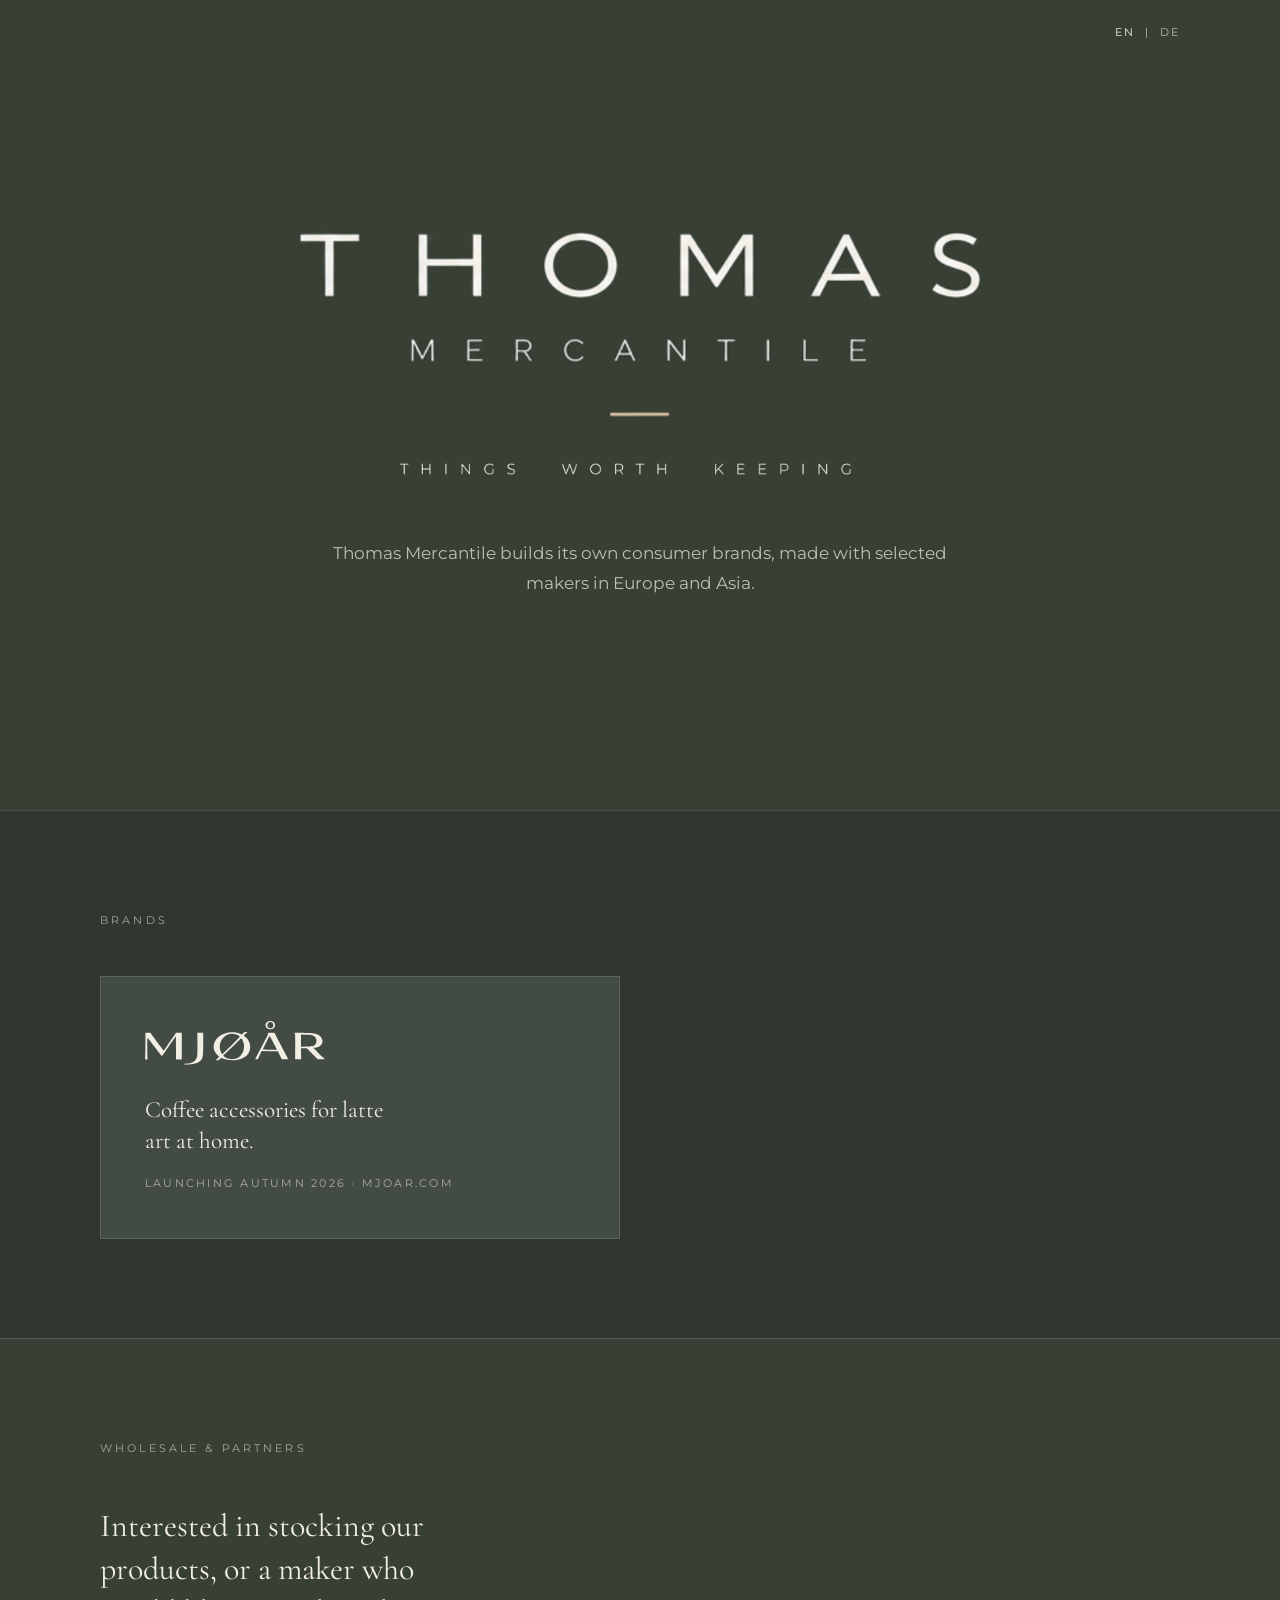
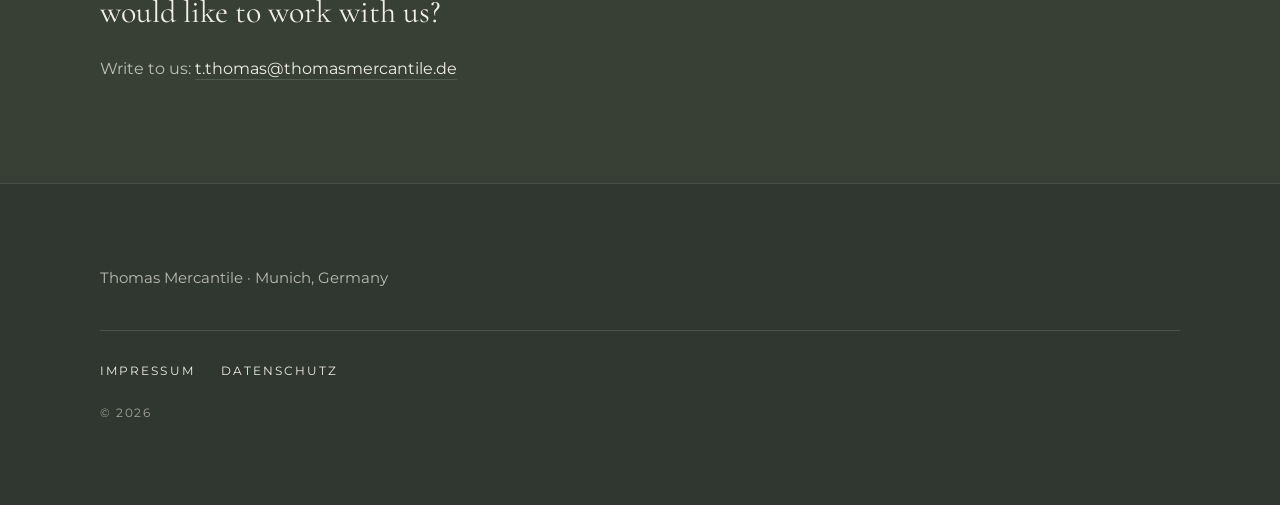
==== commit dbf74db1: "Hero: Original-Wortmarke freigestellt als Bild statt Textsatz (Thorsten 06.09.), 720 px breit" ====
--- a/index.html
+++ b/index.html
@@ -48,12 +48,8 @@
     -->
     <section class="hero">
       <div class="hero-inner">
-        <h1 class="wordmark">
-          <span class="wm-line-1">Thomas</span>
-          <span class="wm-line-2">Mercantile</span>
-        </h1>
-        <span class="wm-rule" aria-hidden="true"></span>
-        <p class="wm-claim">Things worth keeping</p>
+        <h1 class="visually-hidden">Thomas Mercantile – Things worth keeping</h1>
+        <img class="hero-mark" src="/assets/thomas-mercantile-wordmark.png" width="928" height="362" alt="Thomas Mercantile – Things worth keeping" decoding="async" fetchpriority="high">
         <p class="hero-line" data-en="Thomas Mercantile builds its own consumer brands, made with selected makers in Europe and Asia." data-de="Thomas Mercantile baut eigene Marken für den Alltag, gefertigt mit ausgewählten Herstellern in Europa und Asien.">Thomas Mercantile builds its own consumer brands, made with selected makers in Europe and Asia.</p>
       </div>
     </section>
--- a/styles.css
+++ b/styles.css
@@ -9,7 +9,7 @@
   --green-lift:#424C45;
   --cream:#F2EEE4;
   --cream-70:rgba(242,238,228,.72);
-  --cream-50:rgba(242,238,228,.5);
+  --cream-50:rgba(242,238,228,.6);
   --tan:#C8A87A;
   --line:rgba(242,238,228,.14);
   --serif:'Cormorant Garamond',ui-serif,Georgia,Cambria,serif;
@@ -206,6 +206,10 @@
   color:var(--cream-70);
   line-height:1.4;
 }
+
+
+/* Wortmarke im Hero: die Original-Logodatei freigestellt (Runde 4, Thorsten 06.09.). */
+.hero-mark{display:block;width:min(720px,88vw);height:auto;margin:0 auto}
 
 .hero-line{
   margin-top:clamp(34px,5vh,58px);
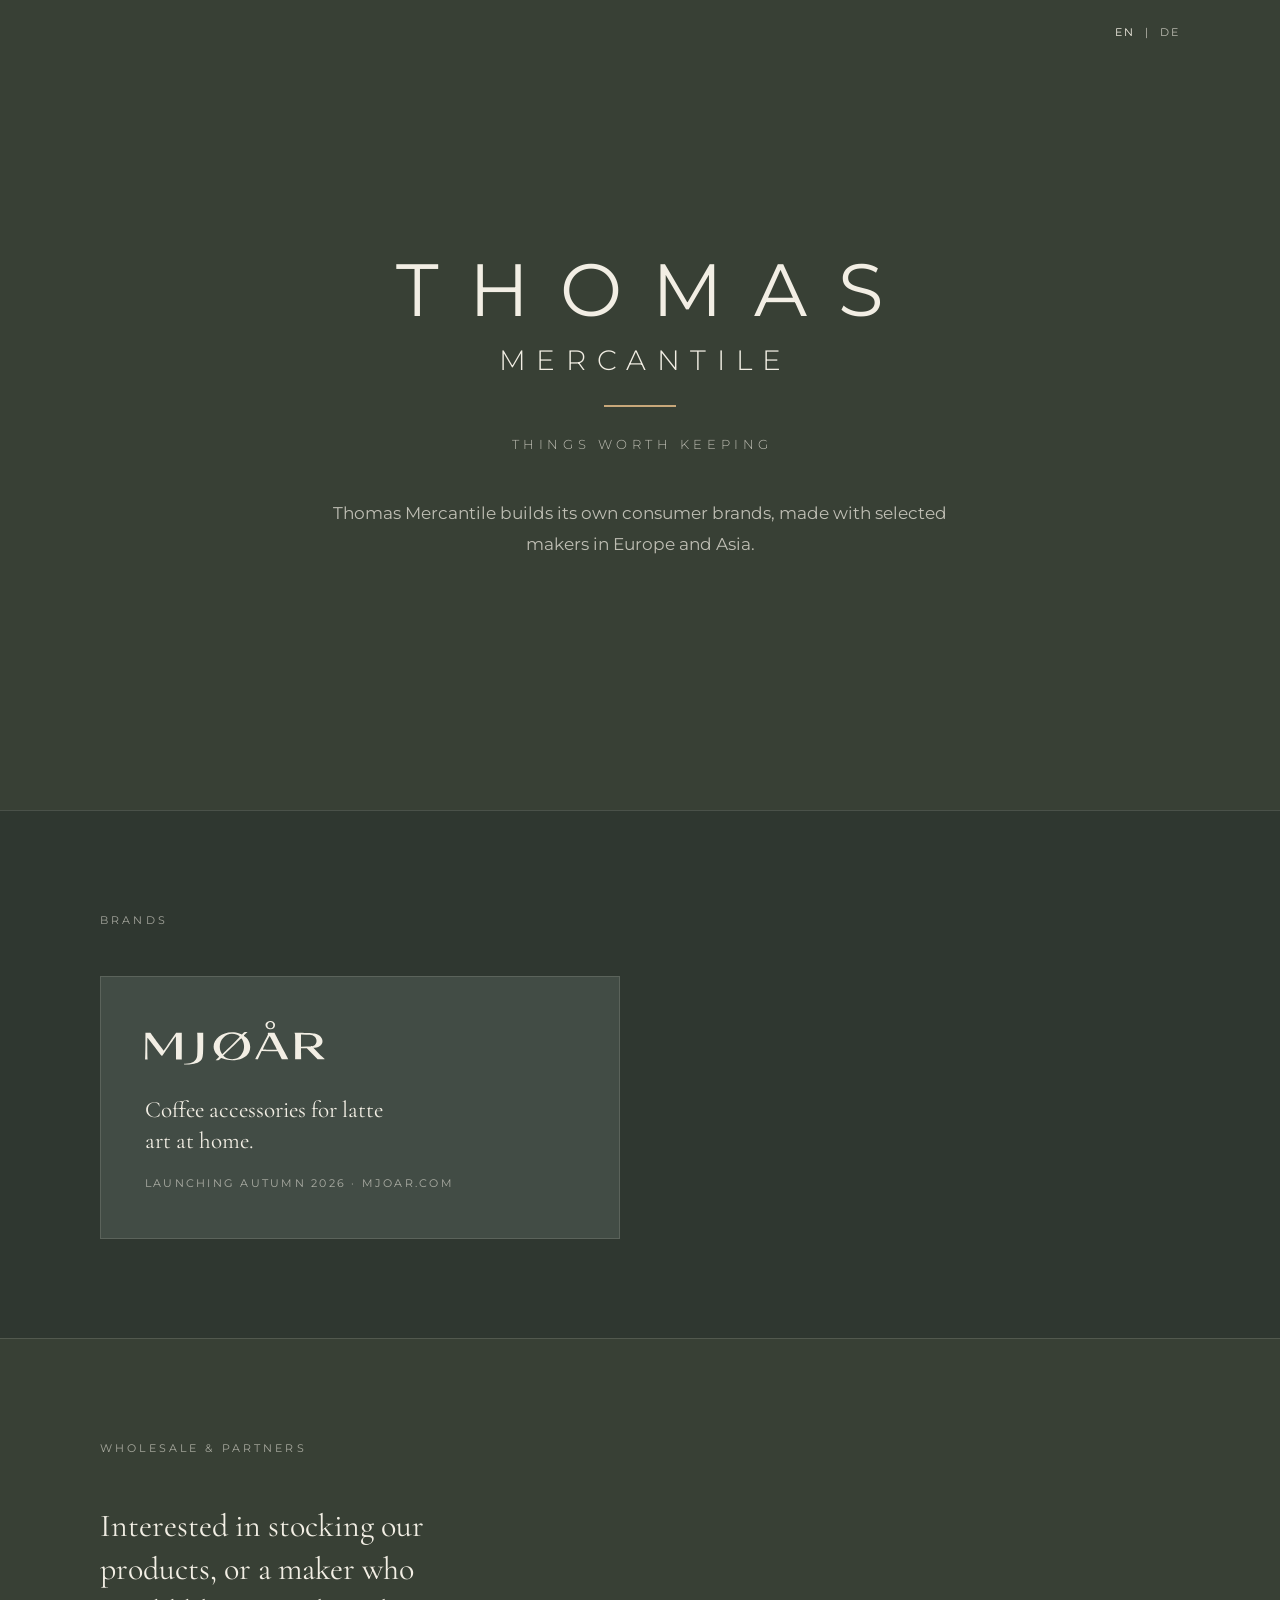
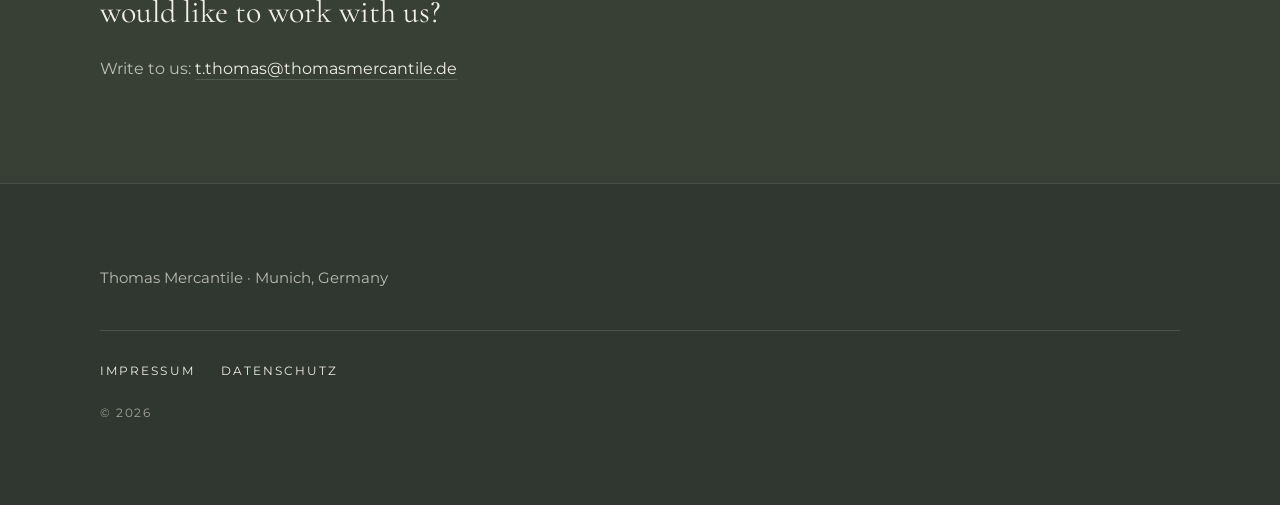
==== commit 99b7cb4d: "Handel & Partner: deutschen Satz kuerzen (Wunsch Thorsten) "Sie moechten unsere Produkte fuehren, od" ====
--- a/index.html
+++ b/index.html
@@ -48,8 +48,12 @@
     -->
     <section class="hero">
       <div class="hero-inner">
-        <h1 class="visually-hidden">Thomas Mercantile – Things worth keeping</h1>
-        <img class="hero-mark" src="/assets/thomas-mercantile-wordmark.png" width="928" height="362" alt="Thomas Mercantile – Things worth keeping" decoding="async" fetchpriority="high">
+        <h1 class="wordmark">
+          <span class="wm-line-1">Thomas</span>
+          <span class="wm-line-2">Mercantile</span>
+        </h1>
+        <span class="wm-rule" aria-hidden="true"></span>
+        <p class="wm-claim">Things worth keeping</p>
         <p class="hero-line" data-en="Thomas Mercantile builds its own consumer brands, made with selected makers in Europe and Asia." data-de="Thomas Mercantile baut eigene Marken für den Alltag, gefertigt mit ausgewählten Herstellern in Europa und Asien.">Thomas Mercantile builds its own consumer brands, made with selected makers in Europe and Asia.</p>
       </div>
     </section>
@@ -75,7 +79,7 @@
     <section class="band band-base" id="wholesale">
       <div class="wrap">
         <p class="eyebrow" data-reveal data-en="Wholesale &amp; partners" data-de="Handel &amp; Partner">Wholesale &amp; partners</p>
-        <p class="lede" data-reveal data-en="Interested in stocking our products, or a maker who would like to work with us?" data-de="Sie möchten unsere Produkte führen, oder Sie fertigen etwas gut und möchten mit uns arbeiten?">Interested in stocking our products, or a maker who would like to work with us?</p>
+        <p class="lede" data-reveal data-en="Interested in stocking our products, or a maker who would like to work with us?" data-de="Sie möchten mit uns zusammenarbeiten oder unsere Produkte verkaufen?">Interested in stocking our products, or a maker who would like to work with us?</p>
         <p class="sub" data-reveal><span data-en="Write to us:" data-de="Schreiben Sie uns:">Write to us:</span> <a href="mailto:t.thomas@thomasmercantile.de?subject=Wholesale%20inquiry%20%E2%80%93%20Thomas%20Mercantile" data-href-en="mailto:t.thomas@thomasmercantile.de?subject=Wholesale%20inquiry%20%E2%80%93%20Thomas%20Mercantile" data-href-de="mailto:t.thomas@thomasmercantile.de?subject=Anfrage%20Handel%20%E2%80%93%20Thomas%20Mercantile">t.thomas@thomasmercantile.de</a></p>
       </div>
     </section>
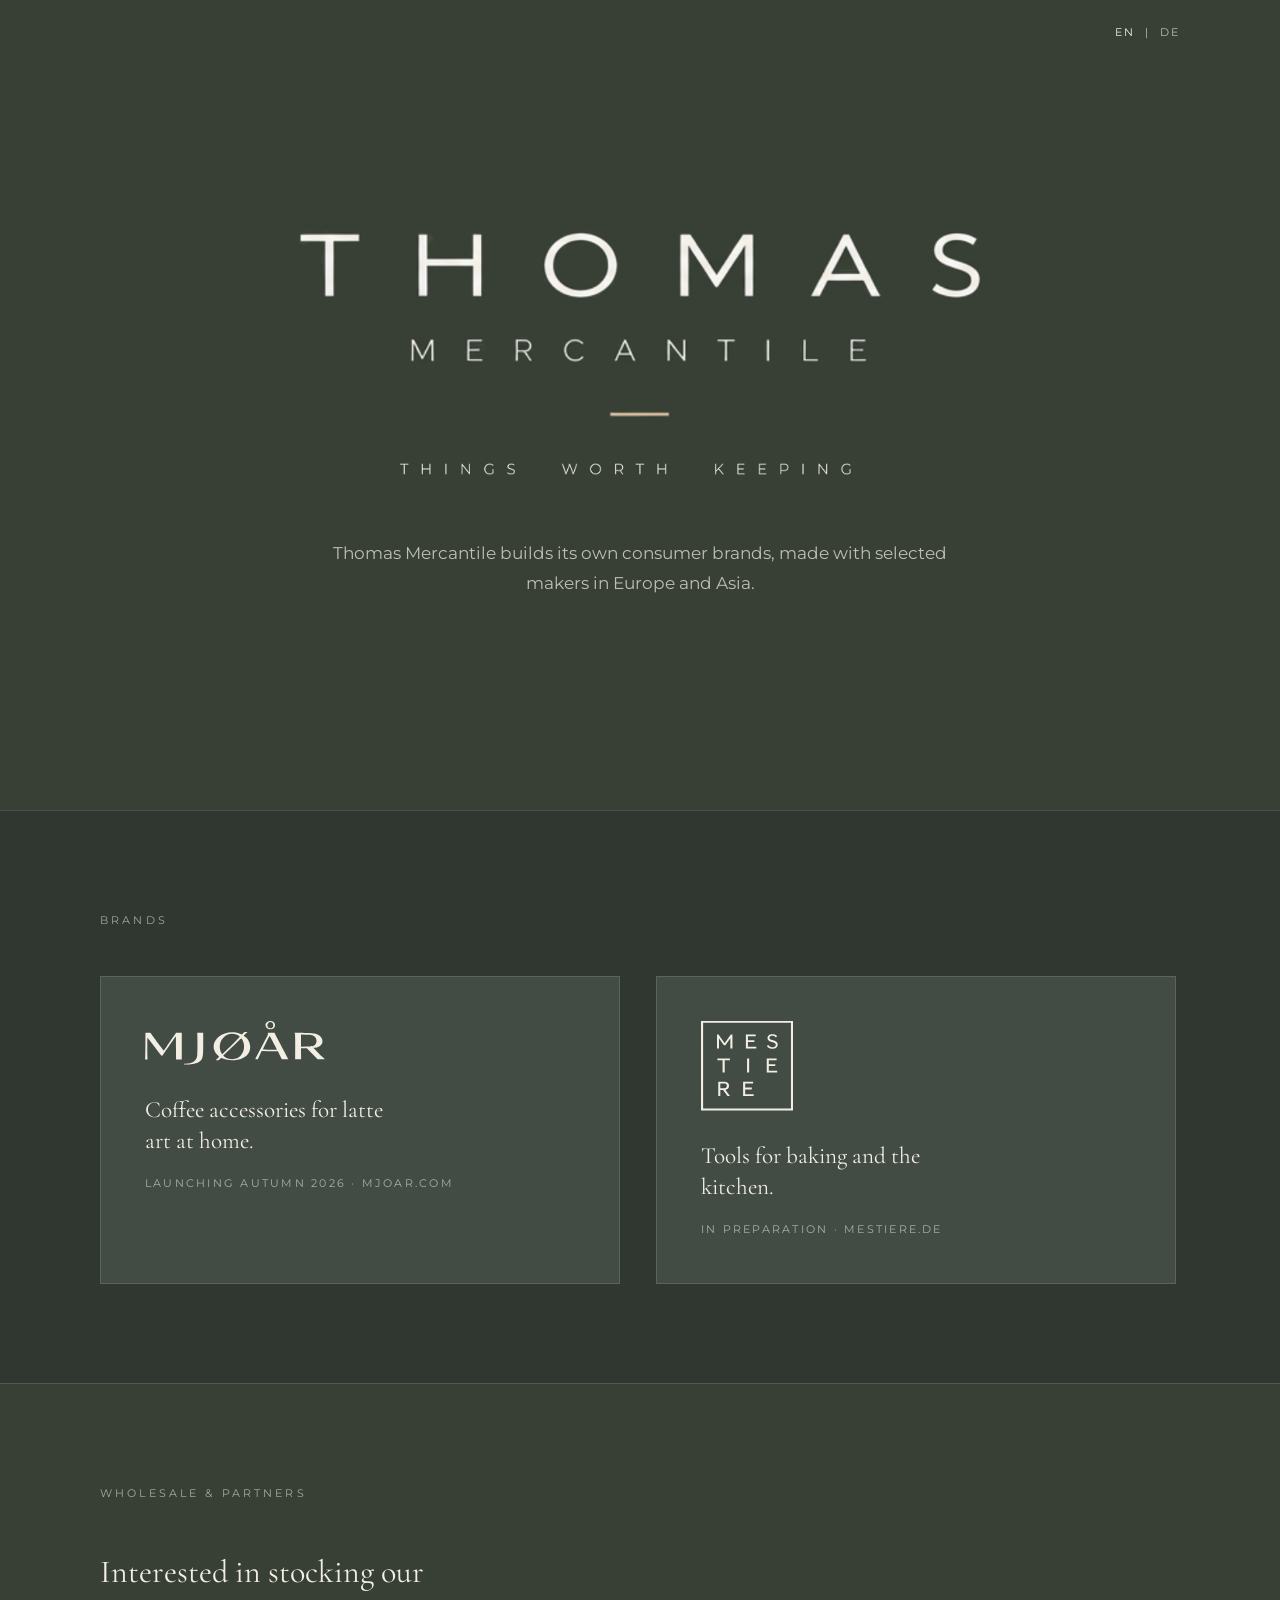
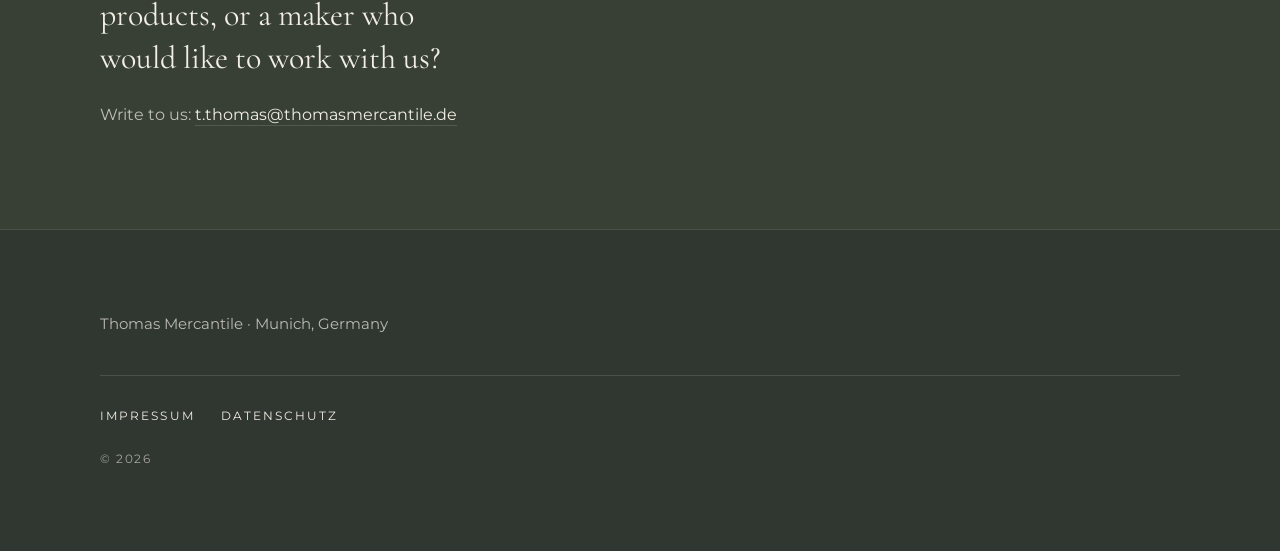
==== commit 0ceb5606: "Marke MESTIERE auf der Startseite ergänzen (Logo als Vektor, In Vorbereitung) Co-Authored-By: Claude" ====
--- a/index.html
+++ b/index.html
@@ -48,12 +48,8 @@
     -->
     <section class="hero">
       <div class="hero-inner">
-        <h1 class="wordmark">
-          <span class="wm-line-1">Thomas</span>
-          <span class="wm-line-2">Mercantile</span>
-        </h1>
-        <span class="wm-rule" aria-hidden="true"></span>
-        <p class="wm-claim">Things worth keeping</p>
+        <h1 class="visually-hidden">Thomas Mercantile – Things worth keeping</h1>
+        <img class="hero-mark" src="/assets/thomas-mercantile-wordmark.png" width="928" height="362" alt="Thomas Mercantile – Things worth keeping" decoding="async" fetchpriority="high">
         <p class="hero-line" data-en="Thomas Mercantile builds its own consumer brands, made with selected makers in Europe and Asia." data-de="Thomas Mercantile baut eigene Marken für den Alltag, gefertigt mit ausgewählten Herstellern in Europa und Asien.">Thomas Mercantile builds its own consumer brands, made with selected makers in Europe and Asia.</p>
       </div>
     </section>
@@ -72,6 +68,16 @@
               <span class="brand-meta" data-en="Launching autumn 2026 · mjoar.com" data-de="Start Herbst 2026 · mjoar.com">Launching autumn 2026 · mjoar.com</span>
             </a>
           </article>
+          <article class="brand-card" data-reveal>
+            <div class="brand-card-link">
+              <span class="brand-mark brand-mark--square" aria-hidden="true">
+                <svg viewBox="304.66 311.59 645.41 627.80" role="presentation" focusable="false"><path fill="currentColor" fill-rule="evenodd" d="M304.67,311.60L950.08,311.60L950.08,939.40L304.67,939.40Z M319.50,324.62L319.50,925.65L935.76,925.65L935.76,324.62Z M810.47,506.43L819.94,504.82L821.44,504.38L825.56,502.87L826.62,502.36L833.23,498.01L837.37,493.68L838.47,492.13L839.12,491.07L839.45,490.48L840.90,487.31L841.39,485.95L842.51,479.81L842.62,478.44L842.62,476.12L842.37,473.06L842.01,470.88L841.57,468.94L841.12,467.69L838.32,462.44L834.94,458.45C832.07,455.55 828.89,453.39 824.94,451.65L823.50,451.06L822.31,450.56L821.00,450.06L820.00,449.69L818.69,449.20L817.00,448.63L815.31,448.07L813.69,447.58L811.75,447.00L810.00,446.50L808.56,446.12L806.44,445.56L801.56,444.23L799.88,443.73L798.00,443.13C795.53,442.40 792.03,440.64 789.72,438.97L786.67,435.73L786.10,434.87L785.61,433.40C784.85,431.16 784.72,429.73 785.05,427.56C785.47,424.91 786.57,422.64 788.37,420.72C789.83,419.16 790.90,418.42 793.45,417.18L795.66,416.11L796.76,415.87L798.48,415.38L803.88,414.79L811.00,415.20L818.81,417.63L820.00,418.18L821.31,418.91L822.61,419.69L828.69,425.28L830.06,426.75L830.36,426.75L830.65,426.75L830.98,426.34L833.01,424.19L835.29,421.72L837.02,419.81L838.15,418.61L838.06,418.27L836.19,415.80L831.22,411.57L829.72,410.60L828.90,410.12L828.18,409.72L822.19,406.91L820.62,406.31L819.37,405.95L817.75,405.52L816.18,405.14L809.13,404.18L807.07,404.00L803.94,404.00L796.69,404.69L794.38,405.13L792.62,405.57L790.69,406.17L785.56,408.28L783.06,409.66C780.09,411.53 776.35,415.24 774.81,417.84C772.57,421.63 771.63,424.85 771.36,429.62L771.24,431.81L771.36,432.81L772.18,438.00L772.70,439.55L775.76,445.25C777.80,447.97 780.93,450.69 783.81,452.25L787.30,454.00L788.17,454.39L789.69,455.07L791.00,455.63L792.37,456.14L793.94,456.67L800.75,458.76L804.00,459.63L808.94,461.00L810.88,461.59L812.62,462.12L813.76,462.51L815.07,463.00L818.82,464.55L820.17,465.12L823.38,467.05C825.42,468.49 827.52,470.97 828.12,472.65L828.60,473.94C829.17,475.39 829.33,478.65 828.96,480.88L827.54,485.23L827.03,486.17C826.50,487.39 823.41,490.51 821.98,491.26L821.34,491.70L815.44,494.36L811.81,495.12L809.69,495.39L808.56,495.46L805.00,495.46L801.44,495.26L800.12,495.01L797.50,494.50L794.31,493.60C788.73,491.70 784.53,489.16 780.92,485.48L776.64,480.40L775.49,479.50L775.22,479.50L773.02,481.66L769.16,485.41C767.52,487.00 767.28,487.34 767.42,487.93L771.21,492.88C773.30,495.20 775.18,496.78 778.44,498.96L782.29,501.25L783.09,501.67L784.50,502.32L785.75,502.82L789.81,504.30L791.46,504.80L798.06,506.06C802.71,506.62 806.99,506.75 810.47,506.43Z M430.36,504.76L430.72,504.28L430.82,503.94L430.79,469.62L430.79,435.30L430.92,435.00L431.35,434.65L431.63,434.61L431.84,435.00L434.70,439.00L435.95,440.69L436.94,442.06L439.52,445.67L440.34,446.79L441.01,447.81L441.59,448.69L444.16,452.25L445.14,453.69L446.07,455.00L447.06,456.38L448.92,459.00L449.63,459.94L450.54,461.19L452.56,464.11L453.53,465.45L454.28,466.49L455.50,468.18L459.15,473.30L459.96,474.50L461.59,476.91L463.01,479.02L463.68,479.98L464.80,481.50L465.60,482.43L474.99,482.43L475.37,482.36L476.16,481.33L477.81,479.06L478.90,477.50L479.81,476.19L481.14,474.25L483.06,471.44L485.61,467.81L487.37,465.44L488.52,463.88L491.29,459.77L492.36,458.25L496.05,453.08L496.81,452.06L497.87,450.62L499.44,448.44L503.09,443.38L504.56,441.36L508.83,435.34L509.46,434.31L509.80,434.19L510.14,434.07L510.35,434.21L510.58,434.34L510.60,469.20L510.60,504.22L510.97,504.71L511.31,505.00L517.89,504.95L524.48,504.95L524.74,504.76L525.13,504.37L525.25,504.13L525.23,497.91L525.21,449.16L525.21,406.63L524.84,406.28L524.49,405.92L520.03,405.93L515.16,405.93L513.31,407.67L511.61,410.12L510.26,412.02L504.94,419.38L497.60,429.65L495.25,432.88L489.26,441.11L487.75,443.19L485.59,446.19L483.62,448.94L481.89,451.38L480.52,453.31L479.62,454.56L478.43,456.25L476.98,458.31L473.70,462.85L471.92,465.33L470.85,466.58L470.55,466.72L470.34,466.61L467.41,462.81L465.30,459.78L463.69,457.47L461.62,454.56L458.07,449.62L457.10,448.23L455.80,446.35L452.89,442.30L450.12,438.49L448.68,436.51L447.45,434.81L446.05,432.81L444.19,430.25L442.85,428.35L440.36,424.75L439.11,422.94L437.16,420.21L436.56,419.38L434.84,417.00L432.76,413.94L431.86,412.62L430.06,410.08L428.93,408.50L427.77,406.86L427.09,406.21L426.69,406.00L422.00,405.98L417.31,405.98L417.03,406.11L416.74,406.41L416.75,455.50L416.75,504.44L417.09,504.73L417.42,504.99L423.77,504.94L430.11,504.94L430.36,504.76Z M659.59,504.95L691.74,504.95L692.05,504.62L692.40,504.31L692.47,498.99L692.47,493.67L692.39,493.22L692.07,492.63L691.90,492.50L663.14,492.50L634.37,492.50L634.04,492.17L633.75,491.85L633.80,475.87L633.80,459.89L634.00,459.63L634.41,459.23L634.69,459.07L656.67,459.04L678.66,459.04L678.95,458.73L679.25,458.44L679.27,452.96L679.27,447.49L679.02,447.21L678.74,446.93L656.72,446.93L634.69,446.93L634.41,446.77L633.97,446.34L633.83,446.06L633.85,432.25L633.85,418.44L634.19,418.16L634.51,417.86L660.16,417.84L686.98,417.83L688.15,417.83L688.45,417.46L688.75,417.11L688.75,411.82L688.75,406.53L688.51,406.23L688.27,405.94L654.29,405.94L620.32,405.94L620.00,406.21L619.69,406.48L619.69,455.41L619.69,504.35L619.94,504.63L620.40,505.01L624.02,504.99L659.59,504.99Z M641.81,673.56L642.36,673.05L642.50,672.73L642.46,623.99L642.46,574.87L642.07,574.30L641.79,574.12L635.00,574.10L628.20,574.10L627.98,574.37L627.75,574.65L627.74,580.86L627.73,629.88L627.73,672.69L627.86,673.02L628.15,673.54L634.69,673.63L641.23,673.63L641.81,673.56Z M838.58,673.53L838.98,673.03L838.96,667.08L838.96,661.48L838.65,661.25L838.37,661.01L833.59,660.98L804.98,660.96L781.14,660.96L780.79,660.68L780.44,660.42L780.31,659.93L780.31,643.91L780.31,628.38L780.66,628.03L781.01,627.67L802.97,627.62L825.22,627.62L825.69,627.13L825.88,626.76L825.88,621.50L825.88,616.24L825.69,615.88L825.29,615.37L803.10,615.32L781.13,615.32L780.88,615.13L780.47,614.72L780.33,614.44L780.36,600.75L780.36,587.07L780.59,586.85L781.24,586.46L808.09,586.38L834.75,586.38L835.20,585.85L835.38,585.48L835.31,580.52L835.31,575.09L834.81,574.42L834.50,574.26L812.28,574.41L766.66,574.41L766.19,574.92L765.99,575.22L766.00,624.07L766.00,672.92L766.19,673.22L766.66,673.66L802.62,673.67L838.31,673.67L838.58,673.53Z M470.54,673.60L470.94,673.08L471.09,672.68L471.07,630.12L471.07,587.56L471.20,587.17L471.35,586.78L471.78,586.64L472.21,586.48L489.51,586.45L506.81,586.45L507.09,586.27L507.53,585.89L507.53,575.24L507.17,574.89L506.85,574.74L481.08,574.77L437.83,574.80L420.35,574.80L420.10,575.10L419.83,575.35L419.82,580.62L419.82,585.90L420.14,586.18L420.47,586.48L437.95,586.55L455.63,586.55L456.04,586.97L456.11,630.21L456.11,673.24L456.33,673.38L463.81,673.72L470.31,673.72L470.54,673.60Z M439.77,838.14L440.08,837.90L440.14,817.23L440.14,796.28L440.58,795.87L440.90,795.73L449.73,795.71L458.56,795.71L458.89,795.91L459.76,796.91L460.99,798.61L462.06,800.05L463.07,801.38L467.19,806.86L469.12,809.50L470.75,811.58L472.34,813.59L475.22,817.38L477.86,820.88L479.33,822.81L480.89,824.86L487.81,834.00L489.51,836.25L490.45,837.47L491.06,838.07L491.35,838.27L499.46,838.24L507.72,838.24L507.88,837.73L507.88,837.35L507.25,836.64L505.08,833.88L501.10,828.64L499.83,826.88L497.88,824.19L493.15,818.08L491.15,815.44L489.23,812.88L488.09,811.38L485.95,808.53L484.12,806.08L482.19,803.55L477.66,797.50L476.49,796.10L475.88,795.51L475.88,795.14L475.88,794.77L476.20,794.51L476.92,794.25C478.17,794.25 483.56,792.42 486.12,791.13C490.89,788.73 495.09,784.76 497.60,780.27L500.00,774.50L500.38,773.00L500.84,770.56L501.05,768.94L501.02,766.17L501.02,763.41L500.70,761.92L500.25,759.45C499.92,757.20 498.34,753.24 496.81,750.83C495.66,749.02 493.38,746.52 491.19,744.66C486.05,740.31 479.05,738.00 469.44,737.49L467.06,737.38L446.68,737.47L426.13,737.47L425.80,738.07L425.63,738.49L425.62,788.13L425.62,837.78L425.77,837.97L426.18,838.31L432.95,838.34L439.47,838.34L439.77,838.14Z M440.45,782.47L440.16,781.83L440.16,750.28L440.53,749.86L440.80,749.71L455.43,749.72L470.06,749.72L471.94,749.98L474.17,750.37L475.09,750.63L479.12,752.61C481.45,754.25 483.39,756.55 484.41,758.88L485.63,763.05L485.88,764.17L485.88,766.31L485.88,768.45L485.62,769.38L485.18,771.18L483.41,775.44L479.88,779.26L477.01,780.88L476.04,781.26L473.81,781.94L472.00,782.40L471.56,782.57L456.12,782.60L440.67,782.60L440.45,782.47Z M673.77,838.23L674.12,837.69L674.23,837.25L674.23,831.72C674.11,826.28 674.05,825.59 673.68,825.41L644.66,825.32L615.41,825.32L614.81,824.83L614.61,824.54L614.59,808.20L614.59,791.85L614.84,791.63L615.11,791.37L624.40,791.32L647.03,791.30L660.38,791.30L660.56,791.13L660.91,789.93L660.88,784.48L660.88,779.21L660.56,778.92L660.26,778.61L639.04,778.59L616.69,778.59C615.33,778.56 615.06,778.48 614.78,777.96L614.58,777.56L614.61,763.88L614.61,750.19L614.77,750.03L615.36,749.68L668.72,749.68C669.65,749.64 669.96,749.50 670.19,748.95L670.37,748.54L670.39,743.35L670.39,738.16L670.26,737.90L669.88,737.50L669.65,737.38L635.09,737.38L600.54,737.38L600.27,737.67L600.00,737.96L600.00,787.70L600.00,837.66L600.24,838.11L600.48,838.35L637.02,838.29L673.77,838.29Z" /></svg>
+              </span>
+              <span class="visually-hidden">MESTIERE</span>
+              <span class="brand-text" data-en="Tools for baking and the kitchen." data-de="Werkzeuge fürs Backen und die Küche.">Tools for baking and the kitchen.</span>
+              <span class="brand-meta" data-en="In preparation · mestiere.de" data-de="In Vorbereitung · mestiere.de">In preparation · mestiere.de</span>
+            </div>
+          </article>
         </div>
       </div>
     </section>
@@ -79,7 +85,7 @@
     <section class="band band-base" id="wholesale">
       <div class="wrap">
         <p class="eyebrow" data-reveal data-en="Wholesale &amp; partners" data-de="Handel &amp; Partner">Wholesale &amp; partners</p>
-        <p class="lede" data-reveal data-en="Interested in stocking our products, or a maker who would like to work with us?" data-de="Sie möchten mit uns zusammenarbeiten oder unsere Produkte verkaufen?">Interested in stocking our products, or a maker who would like to work with us?</p>
+        <p class="lede" data-reveal data-en="Interested in stocking our products, or a maker who would like to work with us?" data-de="Sie möchten unsere Produkte führen, oder Sie fertigen etwas gut und möchten mit uns arbeiten?">Interested in stocking our products, or a maker who would like to work with us?</p>
         <p class="sub" data-reveal><span data-en="Write to us:" data-de="Schreiben Sie uns:">Write to us:</span> <a href="mailto:t.thomas@thomasmercantile.de?subject=Wholesale%20inquiry%20%E2%80%93%20Thomas%20Mercantile" data-href-en="mailto:t.thomas@thomasmercantile.de?subject=Wholesale%20inquiry%20%E2%80%93%20Thomas%20Mercantile" data-href-de="mailto:t.thomas@thomasmercantile.de?subject=Anfrage%20Handel%20%E2%80%93%20Thomas%20Mercantile">t.thomas@thomasmercantile.de</a></p>
       </div>
     </section>
--- a/styles.css
+++ b/styles.css
@@ -250,6 +250,7 @@
 }
 .brand-mark{display:block;color:var(--cream);width:min(180px,60%)}
 .brand-mark svg{width:100%;height:auto}
+.brand-mark--square{width:min(92px,36%)}
 .brand-text{
   display:block;
   margin-top:clamp(22px,3vw,30px);
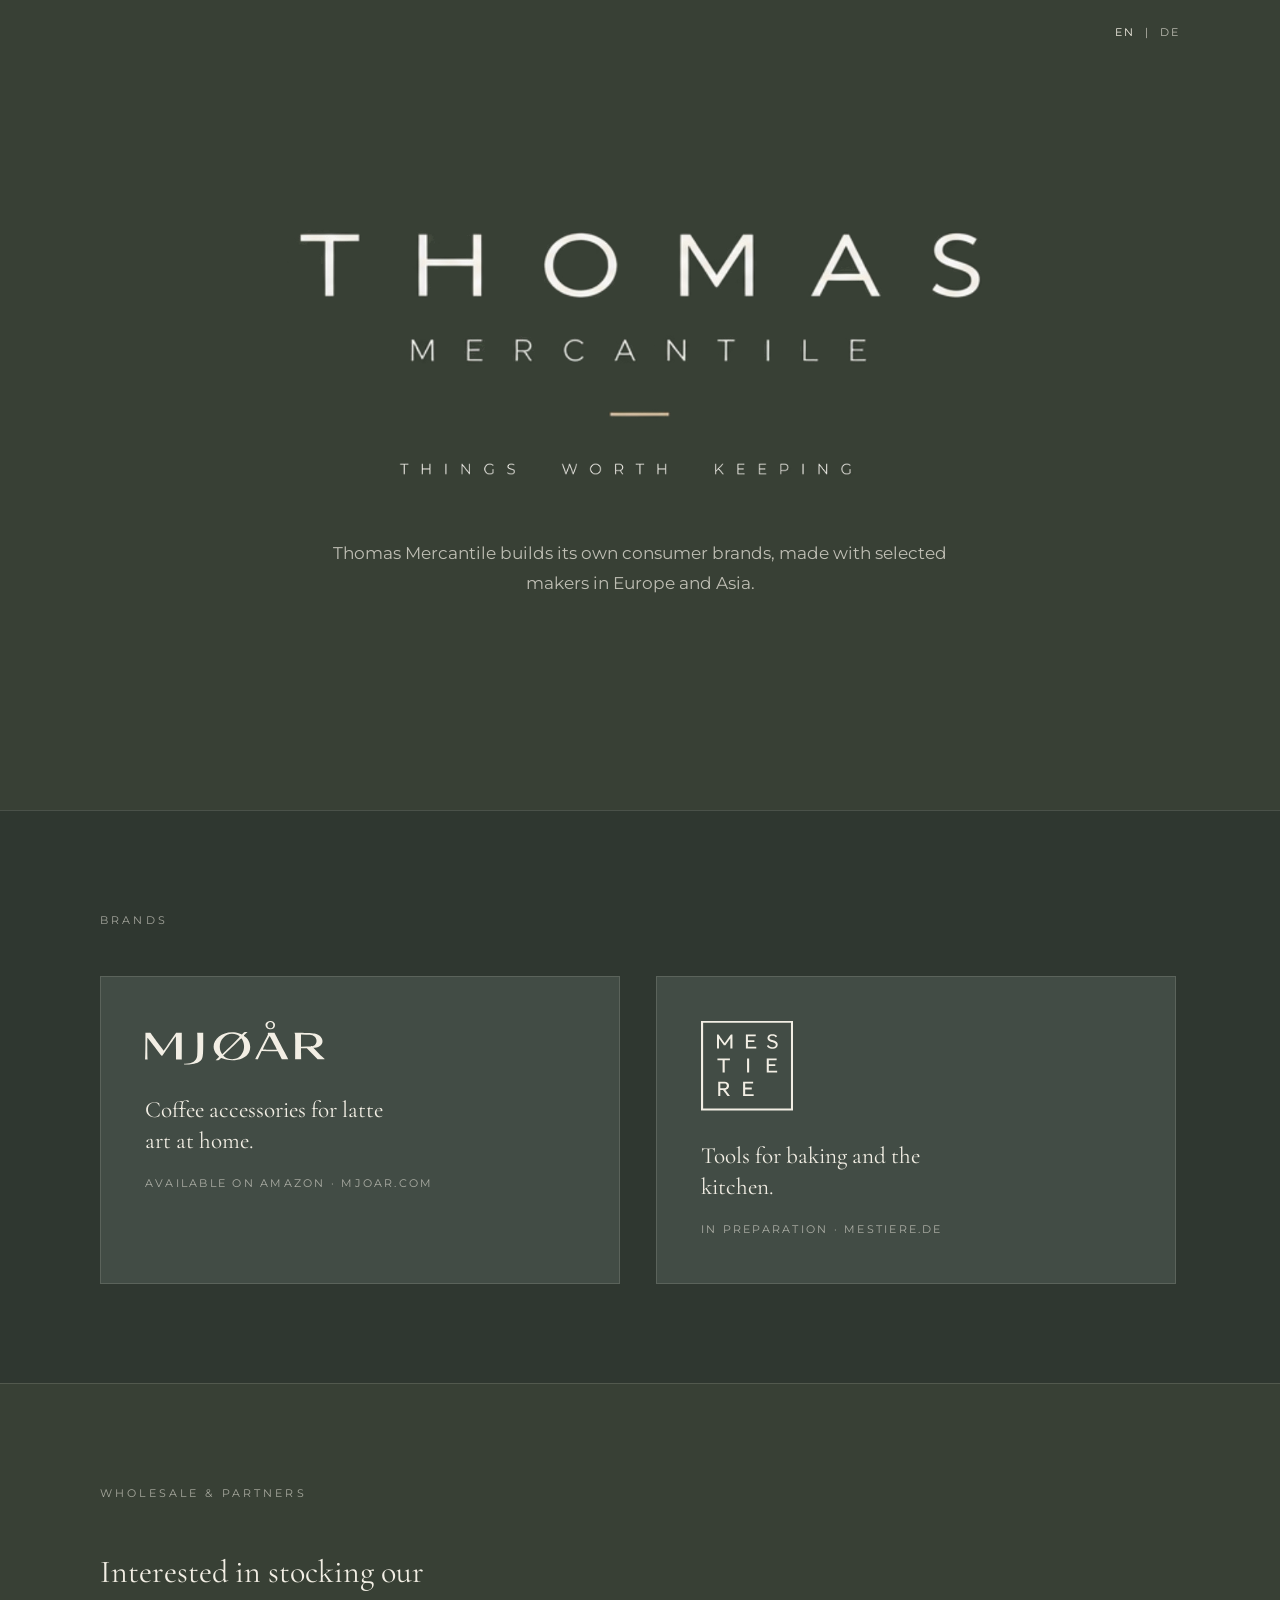
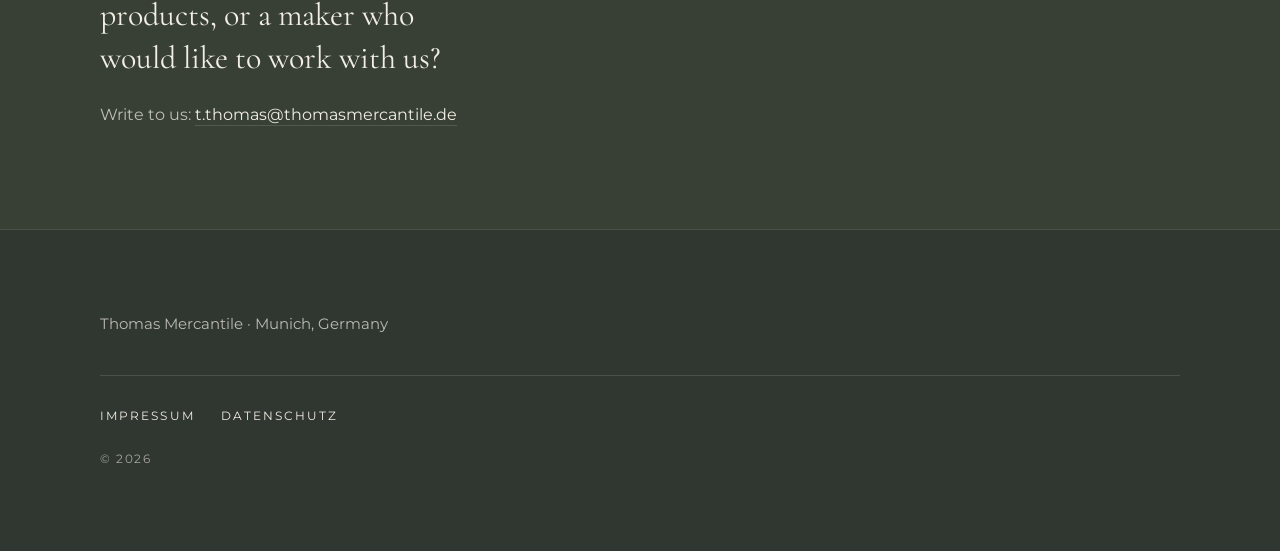
==== commit 8c9ee433: "Merge 49b664a44299936469f082e0d041a5369883cdee into 744615b4495d59c3838b37a737c3f115c149bbe9" ====
--- a/index.html
+++ b/index.html
@@ -65,7 +65,7 @@
               </span>
               <span class="visually-hidden">MJØÅR</span>
               <span class="brand-text" data-en="Coffee accessories for latte art at home." data-de="Kaffeezubehör für Latte Art zu Hause.">Coffee accessories for latte art at home.</span>
-              <span class="brand-meta" data-en="Launching autumn 2026 · mjoar.com" data-de="Start Herbst 2026 · mjoar.com">Launching autumn 2026 · mjoar.com</span>
+              <span class="brand-meta" data-en="Available on Amazon · mjoar.com" data-de="Erhältlich bei Amazon · mjoar.com">Available on Amazon · mjoar.com</span>
             </a>
           </article>
           <article class="brand-card" data-reveal>
